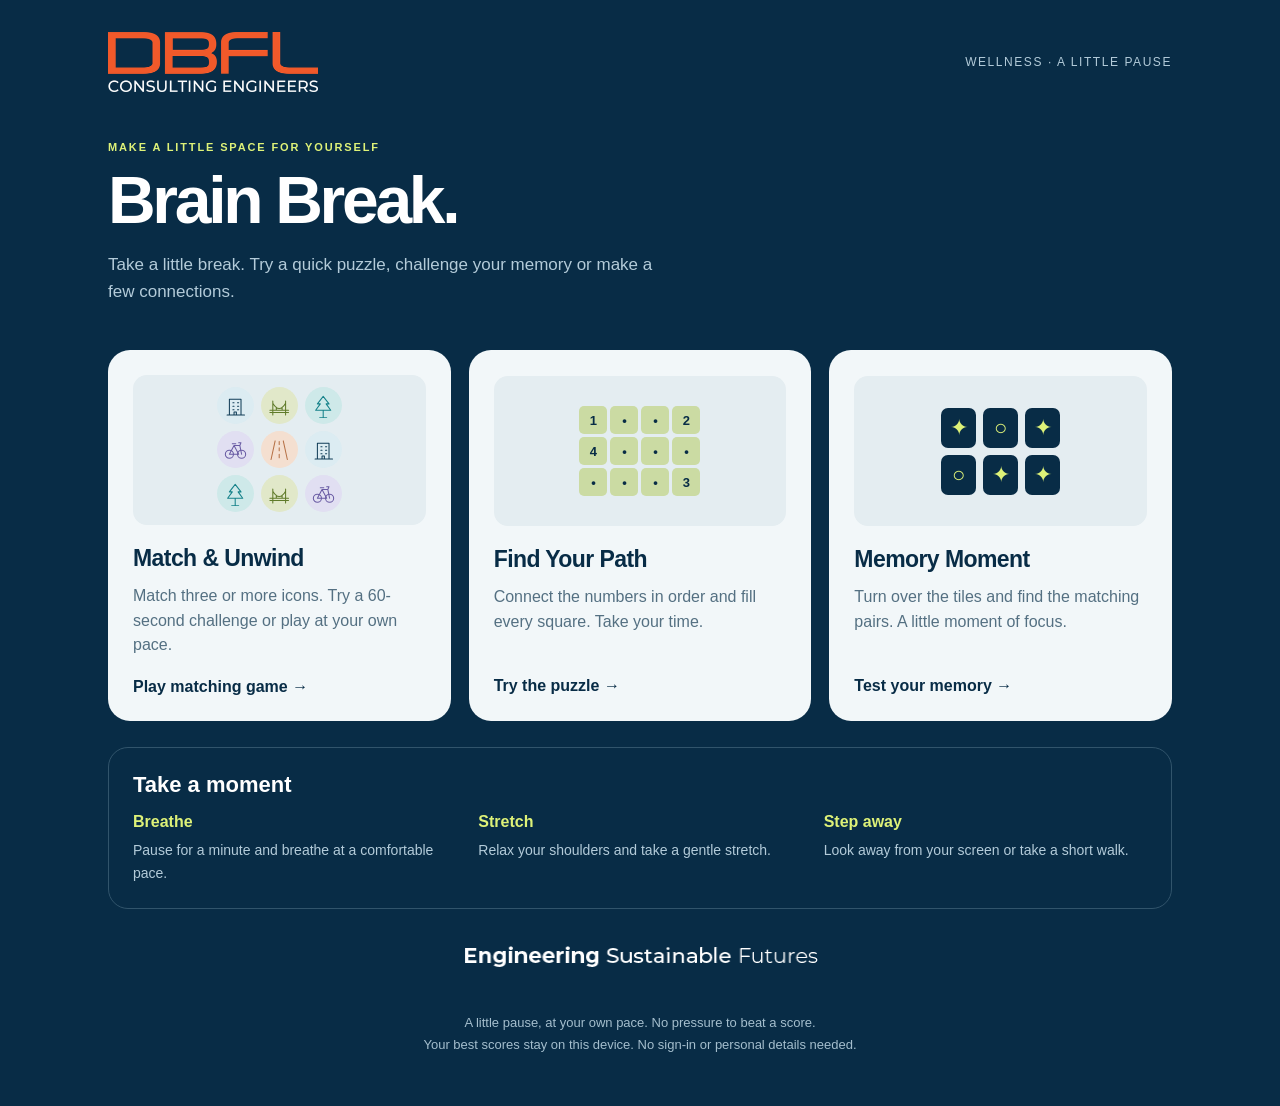
==== index.html @ 32620ccd "Build three branded staff Brain Break games with offline assets and Vercel setup" ====
<!doctype html><html lang="en"><head><meta charset="utf-8"><meta name="viewport" content="width=device-width,initial-scale=1"><meta name="description" content="Three gentle DBFL Brain Break games: matching, number paths and memory pairs."><title>DBFL · Brain Break</title><style>:root{--navy:#082c46;--lime:#def278;--paper:#f2f7f9;--muted:#547082;--line:#d8e5eb}*{box-sizing:border-box}body{margin:0;background:var(--navy);color:var(--navy);font-family:Arial,Helvetica,sans-serif}button,select{font:inherit}button{cursor:pointer}button:focus-visible,select:focus-visible,a:focus-visible{outline:3px solid #d79728;outline-offset:4px}button:disabled{cursor:default;opacity:.5}.shell{max-width:1120px;margin:auto;padding:32px 28px 50px}.brand{display:flex;justify-content:space-between;align-items:center;color:#b3cbd9;letter-spacing:.13em;font-size:12px}.brand strong{font-size:24px;color:white;letter-spacing:.08em}.hero{padding:45px 0 28px;position:relative}.eyebrow{text-transform:uppercase;letter-spacing:.17em;font-size:11px;font-weight:bold;color:var(--muted)}.hero .eyebrow{color:var(--lime)}h1{font-size:clamp(38px,6vw,66px);line-height:1;margin:12px 0 18px;color:white;letter-spacing:-.05em}.hero p{color:#b3cbd9;line-height:1.6;font-size:17px;max-width:570px}.cards{display:grid;grid-template-columns:repeat(3,1fr);gap:18px}.card{border:0;text-align:left;background:var(--paper);color:var(--navy);border-radius:22px;padding:25px;transition:transform .2s}.card:hover{transform:translateY(-4px)}.card h2{font-size:23px;margin:20px 0 12px;letter-spacing:-.025em}.card p{color:var(--muted);line-height:1.55;min-height:72px;margin:0 0 20px}.art{height:150px;display:flex;align-items:center;justify-content:center;background:#e4edf1;border-radius:14px;overflow:hidden}.mini-icons{display:grid;grid-template-columns:repeat(3,1fr);gap:7px;width:125px}.token{background:var(--bg);color:var(--fg);border-radius:50%;display:flex;align-items:center;justify-content:center}.token svg{width:66%;height:66%;fill:none;stroke:currentColor;stroke-width:1.8;stroke-linecap:round;stroke-linejoin:round}.mini-icons .token{width:37px;height:37px}.mini-path{display:grid;grid-template-columns:repeat(4,28px);gap:3px}.mini-path span{height:28px;background:#cbdba3;border-radius:5px;display:grid;place-items:center;font-weight:bold;font-size:13px}.mini-memory{display:grid;grid-template-columns:repeat(3,35px);gap:7px}.mini-memory span{height:40px;background:var(--navy);color:var(--lime);display:grid;place-items:center;border-radius:7px;font-size:22px}.cta{font-weight:bold}.footer{color:#a4becd;text-align:center;font-size:13px;margin-top:28px;line-height:1.7}.wellness{margin-top:26px;padding:24px;border:1px solid #31546b;border-radius:20px;color:white}.wellness h2{margin:0 0 15px;font-size:22px}.wellness-grid{display:grid;grid-template-columns:repeat(3,1fr);gap:22px}.wellness strong{color:var(--lime)}.wellness p{font-size:14px;line-height:1.6;color:#b3cbd9;margin:8px 0 0}.game{background:var(--paper);border-radius:24px;margin-top:28px;padding:28px;max-width:760px;margin-left:auto;margin-right:auto}.game-head{display:flex;justify-content:space-between;gap:16px;align-items:center;flex-wrap:wrap}.game h2{margin:8px 0;font-size:30px;letter-spacing:-.035em}.quiet{background:#e1ebef;color:var(--navy);border:0;border-radius:30px;padding:10px 16px;font-size:13px}.instructions{color:var(--muted);line-height:1.65;font-size:15px}.controls{display:flex;align-items:center;gap:10px;flex-wrap:wrap;margin:16px 0}.controls label{font-size:13px;color:var(--muted)}select{border:1px solid var(--line);background:white;border-radius:8px;padding:9px;color:var(--navy)}.primary{background:var(--lime);border:0;color:var(--navy);border-radius:12px;padding:12px 22px;font-weight:bold}.stats{display:grid;grid-template-columns:repeat(3,1fr);gap:10px;margin:18px 0}.stat{padding:13px;background:white;border:1px solid var(--line);border-radius:13px}.stat span{display:block;text-transform:uppercase;color:var(--muted);font-size:10px;letter-spacing:.12em}.stat strong{font-size:24px;display:block;margin-top:5px}.board{max-width:480px;margin:22px auto;position:relative}.match-board{display:grid;grid-template-columns:repeat(5,minmax(0,1fr));gap:9px;touch-action:none}.match-tile{border:0;aspect-ratio:1;min-width:0;transition:transform .18s,opacity .18s}.match-tile.selected{outline:3px solid var(--navy);outline-offset:2px;transform:scale(.93)}.match-tile.clearing{transform:scale(.15);opacity:0}.match-board.flash{animation:flash .25s}.popup{position:absolute;pointer-events:none;left:50%;top:40%;background:var(--navy);color:var(--lime);padding:10px 20px;border-radius:40px;font-size:26px;font-weight:bold;animation:float .65s forwards;z-index:3}.path-board{display:grid;grid-template-columns:repeat(var(--size),minmax(0,1fr));grid-template-rows:repeat(var(--size),minmax(0,1fr));aspect-ratio:1;gap:5px;touch-action:none}.path-tile{min-height:0;min-width:0;border:1px solid #cfdee5;background:white;border-radius:9px;position:relative;padding:0;display:grid;place-items:center}.path-tile.traced{background:var(--lime);border-color:#bfce69}.path-tile.end{box-shadow:inset 0 0 0 3px var(--navy)}.checkpoint{border-radius:50%;width:62%;aspect-ratio:1;display:grid;place-items:center;background:var(--navy);color:white;font-weight:bold;font-size:clamp(12px,3vw,22px);z-index:2}.path-tile.traced .checkpoint{background:var(--navy)}.path-tile.traced:after{content:'';width:13%;height:13%;border-radius:50%;background:#809145}.path-tile.traced:has(.checkpoint):after{display:none}.memory-board{display:grid;grid-template-columns:repeat(4,minmax(0,1fr));gap:10px}.memory-tile{border:0;aspect-ratio:1;min-width:0;border-radius:16px;background:var(--navy);color:var(--lime);padding:0;display:grid;place-items:center;font-size:30px;transition:transform .2s}.memory-tile.open{background:var(--bg);color:var(--fg)}.memory-tile svg{width:64%;height:64%;stroke:currentColor;fill:none;stroke-width:1.8;stroke-linecap:round;stroke-linejoin:round}.memory-tile.matched{background:#dce8ce;color:#57752d;box-shadow:inset 0 0 0 2px #b9cf9d}.status{text-align:center;line-height:1.5;color:var(--muted);min-height:46px;font-size:14px;margin:14px 0}.result{background:#e6edcd;color:var(--navy);padding:18px;border-radius:15px;text-align:center;margin:18px 0}.result h3{margin:0 0 8px;font-size:25px}.result p{margin:5px 0;line-height:1.5}.game-actions{display:flex;gap:10px;justify-content:center;flex-wrap:wrap}.hidden,[hidden]{display:none!important}@keyframes float{from{transform:translate(-50%,0);opacity:1}to{transform:translate(-50%,-80px);opacity:0}}@keyframes flash{50%{transform:translateX(5px)}}@media(max-width:720px){.cards{grid-template-columns:1fr}.card{display:grid;grid-template-columns:115px 1fr;column-gap:20px;padding:18px}.art{grid-row:1/5;height:145px}.card h2{margin:6px 0 8px;font-size:22px}.card p{min-height:0;font-size:14px;margin:0 0 12px}.mini-icons{transform:scale(.8)}.shell{padding:22px 16px 36px}.hero{padding-top:32px}.game{padding:19px 16px}.game h2{font-size:26px}.wellness-grid{grid-template-columns:1fr;gap:16px}.stats{gap:6px}.stat{padding:10px}.stat strong{font-size:21px}.match-board{gap:7px}.path-board{gap:3px}.memory-board{gap:8px}.brand{font-size:10px}.brand strong{font-size:20px}}@media(prefers-reduced-motion:reduce){*,*:before,*:after{animation:none!important;transition:none!important}.popup{opacity:1}}

.dbfl-logo{width:210px;height:auto;display:block}.esf-slogan{width:min(355px,85%);height:auto;display:block;margin:36px auto 20px}@media(max-width:720px){.dbfl-logo{width:150px}.brand{gap:24px}.brand span{max-width:115px;text-align:right;line-height:1.6}}
</style></head><body><main class="shell"><div class="brand"><img class="dbfl-logo" src="[data-uri]" alt="DBFL Consulting Engineers" width="210" height="60"><span>WELLNESS · A LITTLE PAUSE</span></div><section id="home"><header class="hero"><span class="eyebrow">Make a little space for yourself</span><h1>Brain Break.</h1><p>Take a little break. Try a quick puzzle, challenge your memory or make a few connections.</p></header><div class="cards"><button type="button" class="card" data-game="match"><div class="art" id="match-art" aria-hidden="true"></div><h2>Match &amp; Unwind</h2><p>Match three or more icons. Try a 60-second challenge or play at your own pace.</p><span class="cta">Play matching game →</span></button><button type="button" class="card" data-game="path"><div class="art" aria-hidden="true"><div class="mini-path"><span>1</span><span>•</span><span>•</span><span>2</span><span>4</span><span>•</span><span>•</span><span>•</span><span>•</span><span>•</span><span>•</span><span>3</span></div></div><h2>Find Your Path</h2><p>Connect the numbers in order and fill every square. Take your time.</p><span class="cta">Try the puzzle →</span></button><button type="button" class="card" data-game="memory"><div class="art" aria-hidden="true"><div class="mini-memory"><span>✦</span><span>○</span><span>✦</span><span>○</span><span>✦</span><span>✦</span></div></div><h2>Memory Moment</h2><p>Turn over the tiles and find the matching pairs. A little moment of focus.</p><span class="cta">Test your memory →</span></button></div><aside class="wellness"><h2>Take a moment</h2><div class="wellness-grid"><div><strong>Breathe</strong><p>Pause for a minute and breathe at a comfortable pace.</p></div><div><strong>Stretch</strong><p>Relax your shoulders and take a gentle stretch.</p></div><div><strong>Step away</strong><p>Look away from your screen or take a short walk.</p></div></div></aside></section><section id="game" class="game" hidden tabindex="-1" aria-labelledby="title"><div class="game-head"><div><span id="tag" class="eyebrow"></span><h2 id="title"></h2></div><button type="button" class="quiet" id="back">← All games</button></div><p class="instructions" id="instructions"></p><div class="controls" id="settings"></div><div class="stats" id="stats"></div><div class="game-actions"><button type="button" class="primary" id="start">Start →</button><button type="button" class="quiet" id="restart">Start again</button><button type="button" class="quiet" id="undo">Undo</button><button type="button" class="quiet" id="hint">Hint</button></div><div id="board" class="board" aria-label="Game board"></div><p class="status" id="status" role="status"></p><div class="result" id="result" role="status" hidden></div></section><footer class="footer"><img class="esf-slogan" src="[data-uri]" alt="Engineering Sustainable Futures" width="355" height="20"><br>A little pause, at your own pace. No pressure to beat a score.<br>Your best scores stay on this device. No sign-in or personal details needed.</footer></main><script>(function(root){
 'use strict';
 const adjacent=(a,b,cols)=>Math.abs(a%cols-b%cols)+Math.abs(Math.floor(a/cols)-Math.floor(b/cols))===1;
 function matches(board,cols=5){const found=new Set();for(let i=0;i<board.length;i++){if(board[i]<0)continue;for(const stride of [1,cols]){const run=[i];for(let j=i+stride;j<board.length&&board[j]===board[i]&&(stride!==1||Math.floor(j/cols)===Math.floor(i/cols));j+=stride)run.push(j);if(run.length>=3)run.forEach(x=>found.add(x));}}return [...found];}
 function canMove(board,cols=5){for(let i=0;i<board.length;i++)for(const j of [i+1,i+cols]){if(j>=board.length||!adjacent(i,j,cols))continue;const copy=board.slice();[copy[i],copy[j]]=[copy[j],copy[i]];if(matches(copy,cols).length)return true;}return false;}
 function newBoard(random=Math.random,cols=5,rows=6){for(let attempt=0;attempt<1000;attempt++){const b=[];for(let i=0;i<cols*rows;i++){const choices=[0,1,2,3,4].filter(v=>!(i%cols>=2&&b[i-1]===v&&b[i-2]===v)&&!(i>=cols*2&&b[i-cols]===v&&b[i-cols*2]===v));b.push(choices[Math.floor(random()*choices.length)]);}if(canMove(b,cols))return b;}throw Error('Could not generate board');}
 function refill(board,cleared,random=Math.random,cols=5){const out=board.slice(),set=new Set(cleared),rows=board.length/cols;for(let col=0;col<cols;col++){const remaining=[];for(let row=0;row<rows;row++){const i=row*cols+col;if(!set.has(i))remaining.push(board[i]);}while(remaining.length<rows)remaining.unshift(Math.floor(random()*5));for(let row=0;row<rows;row++)out[row*cols+col]=remaining[row];}return out;}
 function shuffle(items,random=Math.random){const a=items.slice();for(let i=a.length-1;i>0;i--){const j=Math.floor(random()*(i+1));[a[i],a[j]]=[a[j],a[i]];}return a;}
 const api={adjacent,matches,canMove,newBoard,refill,shuffle};if(typeof module!=='undefined'&&module.exports)module.exports=api;else root.BrainEngine=api;
})(typeof globalThis!=='undefined'?globalThis:this);
</script><script>(function(root){
  'use strict';
  function adjacent(a,b,size){return Math.abs(a%size-b%size)+Math.abs(Math.floor(a/size)-Math.floor(b/size))===1;}
  function rng(seed){let value=2166136261;for(const ch of String(seed)){value^=ch.charCodeAt(0);value=Math.imul(value,16777619);}return ()=>{value+=0x6D2B79F5;let t=value;t=Math.imul(t^t>>>15,t|1);t^=t+Math.imul(t^t>>>7,t|61);return ((t^t>>>14)>>>0)/4294967296;};}
  function createPuzzle(seed,size=5){
    if(![5,6,7].includes(size))throw new Error('Unsupported board size');
    const random=rng(seed);let solution=[];
    for(let row=0;row<size;row++)for(let col=0;col<size;col++)solution.push(row*size+(row%2?size-1-col:col));
    // Backbite moves reshape a complete path without losing any grid cells.
    for(let step=0;step<size*size*45;step++){
      const head=random()<.5,end=head?solution[0]:solution[solution.length-1];
      const candidates=solution.map((cell,index)=>({cell,index})).filter(({cell,index})=>adjacent(end,cell,size)&&(head?index>1:index<solution.length-2));
      if(!candidates.length)continue;
      const j=candidates[Math.floor(random()*candidates.length)].index;
      solution=head?solution.slice(0,j).reverse().concat(solution.slice(j)):solution.slice(0,j+1).concat(solution.slice(j+1).reverse());
    }
    const count=size===5?7:size===6?9:11,checkpoints=[];
    for(let number=1;number<=count;number++)checkpoints.push({number,cell:solution[Math.round((number-1)*(solution.length-1)/(count-1))]});
    return {seed:String(seed),size,solution,checkpoints,lookup:Object.fromEntries(checkpoints.map(p=>[p.cell,p.number]))};
  }
  function extendPath(puzzle,path,cell){
    const {size,checkpoints,lookup}=puzzle;
    if(!Number.isInteger(cell)||cell<0||cell>=size*size)return {path,error:'Choose a square inside the grid.'};
    if(!path.length){return cell===checkpoints[0].cell?{path:[cell],error:''}:{path,error:'Start at checkpoint 1.'};}
    const previous=path.indexOf(cell);
    if(previous>=0)return {path:path.slice(0,previous+1),error:''};
    if(!adjacent(path[path.length-1],cell,size))return {path,error:'Move one square up, down, left or right.'};
    const next=path.reduce((number,item)=>lookup[item]?lookup[item]+1:number,1);
    if(lookup[cell]&&lookup[cell]!==next)return {path,error:'Connect checkpoint '+next+' next.'};
    if(lookup[cell]===checkpoints.length&&path.length!==size*size-1)return {path,error:'Fill every square before reaching the final checkpoint.'};
    const updated=path.concat(cell);return {path:updated,error:'',won:updated.length===size*size&&cell===checkpoints[checkpoints.length-1].cell};
  }
  const api={adjacent,createPuzzle,extendPath};if(typeof module!=='undefined'&&module.exports)module.exports=api;else root.ConnectEngine=api;
})(typeof globalThis!=='undefined'?globalThis:this);
</script><script>'use strict';
const $=id=>document.getElementById(id), E=BrainEngine, P=ConnectEngine;
const colours=[['#dcecf2','#123e58'],['#e1e8c9','#607b2a'],['#e1dff2','#6a5ca4'],['#f4dfd0','#b67146'],['#cee9e9','#15828a'],['#f5e9c5','#9e7822'],['#e7dfef','#81638e'],['#d8e7db','#3e775c']];
const extra=[['Sun','<circle cx="20" cy="20" r="7"/><path d="M20 3v5m0 24v5M3 20h5m24 0h5M8 8l4 4m16 16 4 4M8 32l4-4m16-16 4-4"/>'],['Wave','<path d="M4 12c5-8 9 8 16 0s11 8 16 0M4 21c5-8 9 8 16 0s11 8 16 0M4 30c5-8 9 8 16 0s11 8 16 0"/>'],['Cup','<path d="M7 15h22v13a8 8 0 0 1-8 8h-6a8 8 0 0 1-8-8ZM29 17h3a5 5 0 0 1 0 10h-3M12 5v5m7-5v5m7-5v5"/>']];
const icons=[["Building","<path d=\"M10 36V9h20v27M6 36h30M16 15h2m6 0h2m-10 6h2m6 0h2m-10 6h2m6 0h2M18 36v-5h4v5\"/>"],["Bridge","<path d=\"M4 28h32M9 12v24m22-24v24M9 16c7 12 15 12 22 0M15 23v5m10-5v5M4 32h32\"/>"],["Bicycle","<circle cx=\"10\" cy=\"28\" r=\"7\"/><circle cx=\"31\" cy=\"28\" r=\"7\"/><path d=\"m10 28 8-15 8 15H10m8-15h10l3 15M15 10h6m5-2h4l-2 5\"/>"],["Road","<path d=\"m13 5-7 32m21-32 7 32M20 6v5m0 6v5m0 6v6\"/>"],["Tree","<path d=\"m20 4-10 13h5L7 28h26l-8-11h5L20 4Zm0 24v13m-6 0h12\"/>"]]
.concat(extra),svg=v=>'<svg aria-hidden="true" viewBox="0 0 40 42">'+icons[v][1]+'</svg>',tone=v=>'--bg:'+colours[v][0]+';--fg:'+colours[v][1];
let mode='',generation=0,timer=null,timers=new Set(),match=null,path=null,memory=null;
function later(ms){return new Promise(resolve=>{const id=setTimeout(()=>{timers.delete(id);resolve();},ms);timers.add(id);});}
function best(key,value,lower=false){try{const previous=Number(localStorage.getItem('dbfl-brain-'+key));if(value!==undefined&&(!previous||(lower?value<previous:value>previous)))localStorage.setItem('dbfl-brain-'+key,value);return Number(localStorage.getItem('dbfl-brain-'+key))||0;}catch{return 0;}}
const clock=n=>Math.floor(n/60)+':'+String(n%60).padStart(2,'0');
function stop(){generation++;clearInterval(timer);timer=null;/* stale async work exits via generation guards */}
function result(title,body){$('result').hidden=false;$('result').innerHTML='<h3>'+title+'</h3><p>'+body+'</p>';}
function status(text){$('status').textContent=text;}
function stats(a,b,c){$('stats').innerHTML=[a,b,c].map(([label,value])=>'<div class="stat"><span>'+label+'</span><strong>'+value+'</strong></div>').join('');}
function game(which){stop();mode=which;$('home').hidden=true;$('game').hidden=false;$('result').hidden=true;$('hint').hidden=which!=='path';$('undo').hidden=which!=='path';$('restart').textContent='Start again';$('board').className='board';
 const config={match:['MATCH & UNWIND','Match & Unwind','Swap neighbouring icons to make a row or column of three or more. Tap two icons or swipe an icon.','<label for="matchMode">Play mode</label><select id="matchMode"><option value="timed">60-second challenge</option><option value="calm">Untimed play</option></select>'],path:['FIND YOUR PATH','Find Your Path','Start at 1. Connect the numbers in order using every square once. Move up, down, left or right. Tap squares or drag; retrace to undo.','<label for="difficulty">Grid</label><select id="difficulty"><option value="5">Gentle · 5 × 5</option><option value="6">Medium · 6 × 6</option><option value="7">Tricky · 7 × 7</option></select>'],memory:['MEMORY MOMENT','Memory Moment','Turn over two tiles at a time. Find all eight matching pairs. There’s no time limit.','<span>Eight pairs · take your time</span>']}[which];
 $('tag').textContent=config[0];$('title').textContent=config[1];$('instructions').textContent=config[2];$('settings').innerHTML=config[3];$('start').hidden=false;$('restart').hidden=true;$('hint').disabled=true;$('undo').disabled=true;
 if(which==='match'){$('matchMode').onchange=()=>prepareMatch();prepareMatch();}else if(which==='path'){$('difficulty').onchange=()=>preparePath();preparePath();}else prepareMemory();$('game').focus();
}
function home(){stop();mode='';$('home').hidden=false;$('game').hidden=true;document.querySelector('[data-game="match"]').focus();}
function start(){if(mode==='match')startMatch();if(mode==='path')startPath();if(mode==='memory')startMemory();$('start').hidden=true;$('restart').hidden=false;}
function restart(){const which=mode;stop();$('result').hidden=true;if(which==='match'){prepareMatch();startMatch();}else if(which==='path'){preparePath();startPath();}else{prepareMemory();startMemory();}$('start').hidden=true;$('restart').hidden=false;}
function prepareMatch(){stop();match={board:E.newBoard(),score:0,left:60,active:false,busy:false,selected:-1,timed:$('matchMode').value==='timed',ending:false};drawMatch();matchStats();status('Ready when you are. Press Start to play.');$('start').hidden=false;$('restart').hidden=true;$('result').hidden=true;}
function matchStats(){stats(['Time',match.timed?match.left+' s':'No limit'],['Points',match.score],['Your best',best(match.timed?'match-timed':'match-calm')]);}
function startMatch(){match.active=true;drawMatch();status('Choose two neighbouring icons to swap.');if(match.timed){const began=Date.now();timer=setInterval(()=>{match.left=Math.max(0,60-Math.floor((Date.now()-began)/1000));matchStats();if(!match.left){clearInterval(timer);match.active=false;match.ending=true;if(!match.busy)endMatch();}},150);}}
function endMatch(){match.active=false;best(match.timed?'match-timed':'match-calm',match.score);matchStats();drawMatch();status('Take a breath. Try again whenever you like.');result('Nicely connected!',match.score+' points in 60 seconds. Every little break counts.');}
function drawMatch(){const host=$('board');host.className='board match-board';host.innerHTML=match.board.map((v,i)=>'<button type="button" class="token match-tile'+(i===match.selected?' selected':'')+'" style="'+tone(v)+'" aria-label="'+icons[v][0]+', row '+(Math.floor(i/5)+1)+', column '+(i%5+1)+'" '+(!match.active||match.busy?'disabled':'')+' data-cell="'+i+'">'+svg(v)+'</button>').join('');host.querySelectorAll('button').forEach(b=>b.onclick=()=>selectMatch(Number(b.dataset.cell)));}
async function selectMatch(i){if(!match.active||match.busy)return;if(match.selected<0){match.selected=i;drawMatch();return;}const a=match.selected;match.selected=-1;if(a===i){drawMatch();return;}if(!E.adjacent(a,i,5)){match.selected=i;drawMatch();return;}await swapMatch(a,i);}
async function swapMatch(a,b){if(!match.active||match.busy)return;const run=generation;match.busy=true;match.selected=-1;[match.board[a],match.board[b]]=[match.board[b],match.board[a]];drawMatch();await later(180);if(run!==generation)return;let cleared=E.matches(match.board);if(!cleared.length){[match.board[a],match.board[b]]=[match.board[b],match.board[a]];status('That swap doesn’t make a match. Try another pair.');match.busy=false;drawMatch();if(match.ending)endMatch();return;}
 let chain=0;while(cleared.length&&chain<30){chain++;const points=cleared.length*10*chain;match.score+=points;matchStats();status(chain>1?'A chain reaction! +'+points+' points.':'Match made! +'+points+' points.');cleared.forEach(i=>$('board').querySelector('[data-cell="'+i+'"]').classList.add('clearing'));const bubble=document.createElement('div');bubble.className='popup';bubble.textContent='+'+points;$('board').append(bubble);await later(350);if(run!==generation)return;match.board=E.refill(match.board,cleared);drawMatch();await later(180);if(run!==generation)return;cleared=E.matches(match.board);}
 if(cleared.length||!E.canMove(match.board)){match.board=E.newBoard();status('Fresh icons! The board has been reshuffled.');}match.busy=false;best(match.timed?'match-timed':'match-calm',match.score);drawMatch();if(match.ending)endMatch();else matchStats();
}
let swipe=null;
$('board').addEventListener('pointerdown',e=>{if(mode==='match'&&match.active&&!match.busy){const b=e.target.closest('[data-cell]');if(b)swipe={i:Number(b.dataset.cell),x:e.clientX,y:e.clientY};}if(mode==='path'&&path.active){const b=e.target.closest('[data-cell]');if(b){path.drag=true;movePath(Number(b.dataset.cell));}}});
$('board').addEventListener('pointermove',e=>{if(mode==='path'&&path.active&&path.drag){e.preventDefault();const b=document.elementFromPoint(e.clientX,e.clientY)?.closest('.path-tile');if(b)movePath(Number(b.dataset.cell));}});
document.addEventListener('pointerup',e=>{if(mode==='path'&&path)path.drag=false;if(mode==='match'&&swipe){const s=swipe;swipe=null;const dx=e.clientX-s.x,dy=e.clientY-s.y;if(Math.max(Math.abs(dx),Math.abs(dy))>22){const target=s.i+(Math.abs(dx)>Math.abs(dy)?(dx>0?1:-1):(dy>0?5:-5));if(target>=0&&target<30&&E.adjacent(s.i,target,5)){e.preventDefault();suppressClick=Date.now()+350;swapMatch(s.i,target);}}}});
let suppressClick=0;$('board').addEventListener('click',e=>{if(mode==='match'&&Date.now()<suppressClick){e.stopImmediatePropagation();e.preventDefault();}},true);
document.addEventListener('pointercancel',()=>{swipe=null;if(path)path.drag=false;});
let puzzleSerial=0;
function preparePath(){stop();const size=Number($('difficulty').value);path={puzzle:P.createPuzzle('DBFL-wellness-'+size+'-'+Date.now()+'-'+puzzleSerial++,size),cells:[],active:false,hints:0,drag:false};drawPath();pathStats();status('Press Start, then choose checkpoint 1.');$('start').hidden=false;$('restart').hidden=true;$('result').hidden=true;$('hint').disabled=true;$('undo').disabled=true;}
function pathStats(){stats(['Squares',path.cells.length+' / '+path.puzzle.size**2],['Next number',Math.min(path.puzzle.checkpoints.length,path.cells.reduce((n,i)=>path.puzzle.lookup[i]?path.puzzle.lookup[i]+1:n,1))],['Hints',path.hints]);}
function startPath(){path.active=true;drawPath();$('hint').disabled=false;status('Start at 1. Tap or drag through neighbouring squares.');}
function drawPath(){const host=$('board'),size=path.puzzle.size;host.className='board path-board';host.style.setProperty('--size',size);host.innerHTML=Array.from({length:size*size},(_,i)=>{const n=path.puzzle.lookup[i];return '<button type="button" class="path-tile'+(path.cells.includes(i)?' traced':'')+(i===path.cells.at(-1)?' end':'')+'" data-cell="'+i+'" aria-label="Row '+(Math.floor(i/size)+1)+', column '+(i%size+1)+(n?', checkpoint '+n:'')+(path.cells.includes(i)?', on your path':'')+'" '+(!path.active?'disabled':'')+'>'+(n?'<span class="checkpoint">'+n+'</span>':'')+'</button>';}).join('');host.querySelectorAll('button').forEach(b=>b.onclick=()=>movePath(Number(b.dataset.cell)));$('undo').disabled=!path.active||!path.cells.length;}
function movePath(i){if(!path.active||i===path.cells.at(-1))return;const r=P.extendPath(path.puzzle,path.cells,i);if(r.error){status(r.error);return;}path.cells=r.path;drawPath();pathStats();status('Keep connecting. Retrace any part of your path to undo it.');if(r.won){path.active=false;path.drag=false;drawPath();$('hint').disabled=true;$('undo').disabled=true;result('You found your path!',path.puzzle.size**2+' squares connected'+(path.hints?' with '+path.hints+' hint'+(path.hints===1?'':'s'):'')+'. Take a moment to enjoy it.');status('Try another puzzle whenever you’re ready.');}}
function hint(){if(mode!=='path'||!path.active)return;const solution=path.puzzle.solution;let common=0;while(common<path.cells.length&&path.cells[common]===solution[common])common++;path.hints++;if(common<path.cells.length){path.cells=path.cells.slice(0,common);drawPath();pathStats();status('Your path was trimmed back to a route we know can finish. Press Hint again for the next square.');}else{movePath(solution[path.cells.length]);pathStats();if(path.active)status('One helpful step. You can continue from here.');}}
function prepareMemory(){stop();memory={deck:E.shuffle([...Array(8).keys(),...Array(8).keys()]),open:[],matched:new Set(),moves:0,active:false,busy:false};drawMemory();memoryStats();status('Press Start to reveal the tiles.');$('start').hidden=false;$('restart').hidden=true;$('result').hidden=true;}
function memoryStats(){stats(['Pairs',memory.matched.size/2+' / 8'],['Turns',memory.moves],['Fewest turns',best('memory',undefined,true)||'—']);}
function startMemory(){memory.active=true;drawMemory();status('Choose two tiles. Find the matching pair.');}
function drawMemory(){const host=$('board');host.className='board memory-board';host.innerHTML=memory.deck.map((v,i)=>{const open=memory.open.includes(i)||memory.matched.has(i);return '<button type="button" class="memory-tile'+(open?' open':'')+(memory.matched.has(i)?' matched':'')+'" style="'+tone(v)+'" data-cell="'+i+'" aria-label="Tile '+(i+1)+(open?', '+icons[v][0]:', face down')+(memory.matched.has(i)?', matched':'')+'" '+(!memory.active||memory.busy||open?'disabled':'')+'>'+(open?svg(v):'<span aria-hidden="true">✦</span>')+'</button>';}).join('');host.querySelectorAll('button').forEach(b=>b.onclick=()=>flip(Number(b.dataset.cell)));}
async function flip(i){if(!memory.active||memory.busy||memory.open.includes(i)||memory.matched.has(i))return;memory.open.push(i);drawMemory();if(memory.open.length<2)return;memory.moves++;memory.busy=true;memoryStats();drawMemory();const run=generation;await later(750);if(run!==generation)return;const [a,b]=memory.open;if(memory.deck[a]===memory.deck[b]){memory.matched.add(a);memory.matched.add(b);status('A pair found!');}else status('Remember those icons and try another pair.');memory.open=[];memory.busy=false;if(memory.matched.size===16){memory.active=false;best('memory',memory.moves,true);result('All pairs found!',memory.moves+' turns. A little focus, a little fun.');status('Try again for a fresh set of tiles.');}drawMemory();memoryStats();}
$('board').addEventListener('keydown',e=>{const b=e.target.closest('[data-cell]');if(!b)return;const cols=mode==='match'?5:mode==='path'?path.puzzle.size:4;const delta={ArrowLeft:-1,ArrowRight:1,ArrowUp:-cols,ArrowDown:cols}[e.key];if(delta!==undefined){e.preventDefault();const i=Number(b.dataset.cell),next=i+delta;if(next<0||!E.adjacent(i,next,cols))return;$('board').querySelector('[data-cell="'+next+'"]')?.focus();}});
document.querySelectorAll('[data-game]').forEach(b=>b.onclick=()=>game(b.dataset.game));$('back').onclick=home;$('start').onclick=start;$('restart').onclick=restart;$('hint').onclick=hint;$('undo').onclick=()=>{if(path?.active){path.cells.pop();drawPath();pathStats();status('One step undone.');}};
$('match-art').innerHTML='<div class="mini-icons">'+[0,1,4,2,3,0,4,1,2].map(v=>'<span class="token" style="'+tone(v)+'">'+svg(v)+'</span>').join('')+'</div>';
const entry=location.hash.slice(1);if(['match','path','memory'].includes(entry))game(entry);
</script></body></html>
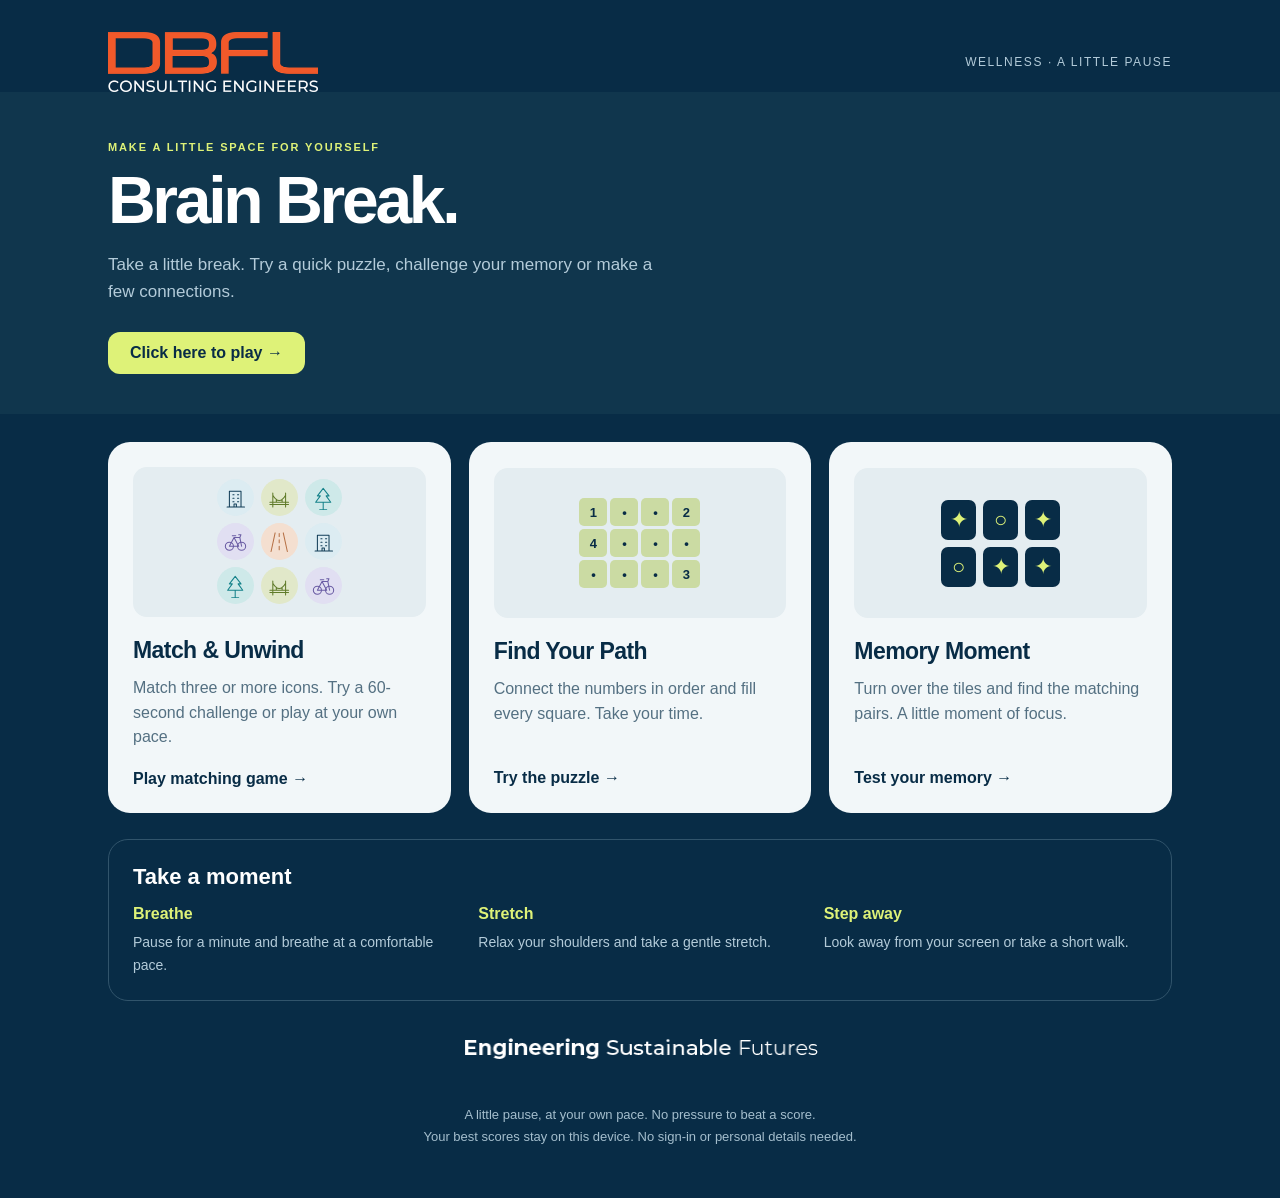
==== commit 69f5c09b: "Add full-width play header, path times and result copying; document private staff leaderboards" ====
--- a/index.html
+++ b/index.html
@@ -1,7 +1,9 @@
 <!doctype html><html lang="en"><head><meta charset="utf-8"><meta name="viewport" content="width=device-width,initial-scale=1"><meta name="description" content="Three gentle DBFL Brain Break games: matching, number paths and memory pairs."><title>DBFL · Brain Break</title><style>:root{--navy:#082c46;--lime:#def278;--paper:#f2f7f9;--muted:#547082;--line:#d8e5eb}*{box-sizing:border-box}body{margin:0;background:var(--navy);color:var(--navy);font-family:Arial,Helvetica,sans-serif}button,select{font:inherit}button{cursor:pointer}button:focus-visible,select:focus-visible,a:focus-visible{outline:3px solid #d79728;outline-offset:4px}button:disabled{cursor:default;opacity:.5}.shell{max-width:1120px;margin:auto;padding:32px 28px 50px}.brand{display:flex;justify-content:space-between;align-items:center;color:#b3cbd9;letter-spacing:.13em;font-size:12px}.brand strong{font-size:24px;color:white;letter-spacing:.08em}.hero{padding:45px 0 28px;position:relative}.eyebrow{text-transform:uppercase;letter-spacing:.17em;font-size:11px;font-weight:bold;color:var(--muted)}.hero .eyebrow{color:var(--lime)}h1{font-size:clamp(38px,6vw,66px);line-height:1;margin:12px 0 18px;color:white;letter-spacing:-.05em}.hero p{color:#b3cbd9;line-height:1.6;font-size:17px;max-width:570px}.cards{display:grid;grid-template-columns:repeat(3,1fr);gap:18px}.card{border:0;text-align:left;background:var(--paper);color:var(--navy);border-radius:22px;padding:25px;transition:transform .2s}.card:hover{transform:translateY(-4px)}.card h2{font-size:23px;margin:20px 0 12px;letter-spacing:-.025em}.card p{color:var(--muted);line-height:1.55;min-height:72px;margin:0 0 20px}.art{height:150px;display:flex;align-items:center;justify-content:center;background:#e4edf1;border-radius:14px;overflow:hidden}.mini-icons{display:grid;grid-template-columns:repeat(3,1fr);gap:7px;width:125px}.token{background:var(--bg);color:var(--fg);border-radius:50%;display:flex;align-items:center;justify-content:center}.token svg{width:66%;height:66%;fill:none;stroke:currentColor;stroke-width:1.8;stroke-linecap:round;stroke-linejoin:round}.mini-icons .token{width:37px;height:37px}.mini-path{display:grid;grid-template-columns:repeat(4,28px);gap:3px}.mini-path span{height:28px;background:#cbdba3;border-radius:5px;display:grid;place-items:center;font-weight:bold;font-size:13px}.mini-memory{display:grid;grid-template-columns:repeat(3,35px);gap:7px}.mini-memory span{height:40px;background:var(--navy);color:var(--lime);display:grid;place-items:center;border-radius:7px;font-size:22px}.cta{font-weight:bold}.footer{color:#a4becd;text-align:center;font-size:13px;margin-top:28px;line-height:1.7}.wellness{margin-top:26px;padding:24px;border:1px solid #31546b;border-radius:20px;color:white}.wellness h2{margin:0 0 15px;font-size:22px}.wellness-grid{display:grid;grid-template-columns:repeat(3,1fr);gap:22px}.wellness strong{color:var(--lime)}.wellness p{font-size:14px;line-height:1.6;color:#b3cbd9;margin:8px 0 0}.game{background:var(--paper);border-radius:24px;margin-top:28px;padding:28px;max-width:760px;margin-left:auto;margin-right:auto}.game-head{display:flex;justify-content:space-between;gap:16px;align-items:center;flex-wrap:wrap}.game h2{margin:8px 0;font-size:30px;letter-spacing:-.035em}.quiet{background:#e1ebef;color:var(--navy);border:0;border-radius:30px;padding:10px 16px;font-size:13px}.instructions{color:var(--muted);line-height:1.65;font-size:15px}.controls{display:flex;align-items:center;gap:10px;flex-wrap:wrap;margin:16px 0}.controls label{font-size:13px;color:var(--muted)}select{border:1px solid var(--line);background:white;border-radius:8px;padding:9px;color:var(--navy)}.primary{background:var(--lime);border:0;color:var(--navy);border-radius:12px;padding:12px 22px;font-weight:bold}.stats{display:grid;grid-template-columns:repeat(3,1fr);gap:10px;margin:18px 0}.stat{padding:13px;background:white;border:1px solid var(--line);border-radius:13px}.stat span{display:block;text-transform:uppercase;color:var(--muted);font-size:10px;letter-spacing:.12em}.stat strong{font-size:24px;display:block;margin-top:5px}.board{max-width:480px;margin:22px auto;position:relative}.match-board{display:grid;grid-template-columns:repeat(5,minmax(0,1fr));gap:9px;touch-action:none}.match-tile{border:0;aspect-ratio:1;min-width:0;transition:transform .18s,opacity .18s}.match-tile.selected{outline:3px solid var(--navy);outline-offset:2px;transform:scale(.93)}.match-tile.clearing{transform:scale(.15);opacity:0}.match-board.flash{animation:flash .25s}.popup{position:absolute;pointer-events:none;left:50%;top:40%;background:var(--navy);color:var(--lime);padding:10px 20px;border-radius:40px;font-size:26px;font-weight:bold;animation:float .65s forwards;z-index:3}.path-board{display:grid;grid-template-columns:repeat(var(--size),minmax(0,1fr));grid-template-rows:repeat(var(--size),minmax(0,1fr));aspect-ratio:1;gap:5px;touch-action:none}.path-tile{min-height:0;min-width:0;border:1px solid #cfdee5;background:white;border-radius:9px;position:relative;padding:0;display:grid;place-items:center}.path-tile.traced{background:var(--lime);border-color:#bfce69}.path-tile.end{box-shadow:inset 0 0 0 3px var(--navy)}.checkpoint{border-radius:50%;width:62%;aspect-ratio:1;display:grid;place-items:center;background:var(--navy);color:white;font-weight:bold;font-size:clamp(12px,3vw,22px);z-index:2}.path-tile.traced .checkpoint{background:var(--navy)}.path-tile.traced:after{content:'';width:13%;height:13%;border-radius:50%;background:#809145}.path-tile.traced:has(.checkpoint):after{display:none}.memory-board{display:grid;grid-template-columns:repeat(4,minmax(0,1fr));gap:10px}.memory-tile{border:0;aspect-ratio:1;min-width:0;border-radius:16px;background:var(--navy);color:var(--lime);padding:0;display:grid;place-items:center;font-size:30px;transition:transform .2s}.memory-tile.open{background:var(--bg);color:var(--fg)}.memory-tile svg{width:64%;height:64%;stroke:currentColor;fill:none;stroke-width:1.8;stroke-linecap:round;stroke-linejoin:round}.memory-tile.matched{background:#dce8ce;color:#57752d;box-shadow:inset 0 0 0 2px #b9cf9d}.status{text-align:center;line-height:1.5;color:var(--muted);min-height:46px;font-size:14px;margin:14px 0}.result{background:#e6edcd;color:var(--navy);padding:18px;border-radius:15px;text-align:center;margin:18px 0}.result h3{margin:0 0 8px;font-size:25px}.result p{margin:5px 0;line-height:1.5}.game-actions{display:flex;gap:10px;justify-content:center;flex-wrap:wrap}.hidden,[hidden]{display:none!important}@keyframes float{from{transform:translate(-50%,0);opacity:1}to{transform:translate(-50%,-80px);opacity:0}}@keyframes flash{50%{transform:translateX(5px)}}@media(max-width:720px){.cards{grid-template-columns:1fr}.card{display:grid;grid-template-columns:115px 1fr;column-gap:20px;padding:18px}.art{grid-row:1/5;height:145px}.card h2{margin:6px 0 8px;font-size:22px}.card p{min-height:0;font-size:14px;margin:0 0 12px}.mini-icons{transform:scale(.8)}.shell{padding:22px 16px 36px}.hero{padding-top:32px}.game{padding:19px 16px}.game h2{font-size:26px}.wellness-grid{grid-template-columns:1fr;gap:16px}.stats{gap:6px}.stat{padding:10px}.stat strong{font-size:21px}.match-board{gap:7px}.path-board{gap:3px}.memory-board{gap:8px}.brand{font-size:10px}.brand strong{font-size:20px}}@media(prefers-reduced-motion:reduce){*,*:before,*:after{animation:none!important;transition:none!important}.popup{opacity:1}}
 
 .dbfl-logo{width:210px;height:auto;display:block}.esf-slogan{width:min(355px,85%);height:auto;display:block;margin:36px auto 20px}@media(max-width:720px){.dbfl-logo{width:150px}.brand{gap:24px}.brand span{max-width:115px;text-align:right;line-height:1.6}}
-</style></head><body><main class="shell"><div class="brand"><img class="dbfl-logo" src="[data-uri]" alt="DBFL Consulting Engineers" width="210" height="60"><span>WELLNESS · A LITTLE PAUSE</span></div><section id="home"><header class="hero"><span class="eyebrow">Make a little space for yourself</span><h1>Brain Break.</h1><p>Take a little break. Try a quick puzzle, challenge your memory or make a few connections.</p></header><div class="cards"><button type="button" class="card" data-game="match"><div class="art" id="match-art" aria-hidden="true"></div><h2>Match &amp; Unwind</h2><p>Match three or more icons. Try a 60-second challenge or play at your own pace.</p><span class="cta">Play matching game →</span></button><button type="button" class="card" data-game="path"><div class="art" aria-hidden="true"><div class="mini-path"><span>1</span><span>•</span><span>•</span><span>2</span><span>4</span><span>•</span><span>•</span><span>•</span><span>•</span><span>•</span><span>•</span><span>3</span></div></div><h2>Find Your Path</h2><p>Connect the numbers in order and fill every square. Take your time.</p><span class="cta">Try the puzzle →</span></button><button type="button" class="card" data-game="memory"><div class="art" aria-hidden="true"><div class="mini-memory"><span>✦</span><span>○</span><span>✦</span><span>○</span><span>✦</span><span>✦</span></div></div><h2>Memory Moment</h2><p>Turn over the tiles and find the matching pairs. A little moment of focus.</p><span class="cta">Test your memory →</span></button></div><aside class="wellness"><h2>Take a moment</h2><div class="wellness-grid"><div><strong>Breathe</strong><p>Pause for a minute and breathe at a comfortable pace.</p></div><div><strong>Stretch</strong><p>Relax your shoulders and take a gentle stretch.</p></div><div><strong>Step away</strong><p>Look away from your screen or take a short walk.</p></div></div></aside></section><section id="game" class="game" hidden tabindex="-1" aria-labelledby="title"><div class="game-head"><div><span id="tag" class="eyebrow"></span><h2 id="title"></h2></div><button type="button" class="quiet" id="back">← All games</button></div><p class="instructions" id="instructions"></p><div class="controls" id="settings"></div><div class="stats" id="stats"></div><div class="game-actions"><button type="button" class="primary" id="start">Start →</button><button type="button" class="quiet" id="restart">Start again</button><button type="button" class="quiet" id="undo">Undo</button><button type="button" class="quiet" id="hint">Hint</button></div><div id="board" class="board" aria-label="Game board"></div><p class="status" id="status" role="status"></p><div class="result" id="result" role="status" hidden></div></section><footer class="footer"><img class="esf-slogan" src="[data-uri]" alt="Engineering Sustainable Futures" width="355" height="20"><br>A little pause, at your own pace. No pressure to beat a score.<br>Your best scores stay on this device. No sign-in or personal details needed.</footer></main><script>(function(root){
+
+.hero{width:100vw;margin-left:calc(50% - 50vw);padding:45px max(28px,calc((100vw - 1064px)/2)) 40px;background:#10364d;margin-bottom:28px}.hero-play{display:inline-block;text-decoration:none;margin-top:10px}.result-note{font-size:13px;color:var(--muted)}@media(max-width:720px){.hero{padding:32px 22px 30px}}
+</style></head><body><main class="shell"><div class="brand"><img class="dbfl-logo" src="[data-uri]" alt="DBFL Consulting Engineers" width="210" height="60"><span>WELLNESS · A LITTLE PAUSE</span></div><section id="home"><header class="hero"><span class="eyebrow">Make a little space for yourself</span><h1>Brain Break.</h1><p>Take a little break. Try a quick puzzle, challenge your memory or make a few connections.</p><a class="primary hero-play" href="#challenges">Click here to play →</a></header><div class="cards" id="challenges"><button type="button" class="card" data-game="match"><div class="art" id="match-art" aria-hidden="true"></div><h2>Match &amp; Unwind</h2><p>Match three or more icons. Try a 60-second challenge or play at your own pace.</p><span class="cta">Play matching game →</span></button><button type="button" class="card" data-game="path"><div class="art" aria-hidden="true"><div class="mini-path"><span>1</span><span>•</span><span>•</span><span>2</span><span>4</span><span>•</span><span>•</span><span>•</span><span>•</span><span>•</span><span>•</span><span>3</span></div></div><h2>Find Your Path</h2><p>Connect the numbers in order and fill every square. Take your time.</p><span class="cta">Try the puzzle →</span></button><button type="button" class="card" data-game="memory"><div class="art" aria-hidden="true"><div class="mini-memory"><span>✦</span><span>○</span><span>✦</span><span>○</span><span>✦</span><span>✦</span></div></div><h2>Memory Moment</h2><p>Turn over the tiles and find the matching pairs. A little moment of focus.</p><span class="cta">Test your memory →</span></button></div><aside class="wellness"><h2>Take a moment</h2><div class="wellness-grid"><div><strong>Breathe</strong><p>Pause for a minute and breathe at a comfortable pace.</p></div><div><strong>Stretch</strong><p>Relax your shoulders and take a gentle stretch.</p></div><div><strong>Step away</strong><p>Look away from your screen or take a short walk.</p></div></div></aside></section><section id="game" class="game" hidden tabindex="-1" aria-labelledby="title"><div class="game-head"><div><span id="tag" class="eyebrow"></span><h2 id="title"></h2></div><button type="button" class="quiet" id="back">← All games</button></div><p class="instructions" id="instructions"></p><div class="controls" id="settings"></div><div class="stats" id="stats"></div><div class="game-actions"><button type="button" class="primary" id="start">Start →</button><button type="button" class="quiet" id="restart">Start again</button><button type="button" class="quiet" id="undo">Undo</button><button type="button" class="quiet" id="hint">Hint</button><button type="button" class="quiet" id="copy-result" hidden>Copy my result</button></div><div id="board" class="board" aria-label="Game board"></div><p class="status" id="status" role="status"></p><div class="result" id="result" role="status" hidden></div></section><footer class="footer"><img class="esf-slogan" src="[data-uri]" alt="Engineering Sustainable Futures" width="355" height="20"><br>A little pause, at your own pace. No pressure to beat a score.<br>Your best scores stay on this device. No sign-in or personal details needed.</footer></main><script>(function(root){
  'use strict';
  const adjacent=(a,b,cols)=>Math.abs(a%cols-b%cols)+Math.abs(Math.floor(a/cols)-Math.floor(b/cols))===1;
  function matches(board,cols=5){const found=new Set();for(let i=0;i<board.length;i++){if(board[i]<0)continue;for(const stride of [1,cols]){const run=[i];for(let j=i+stride;j<board.length&&board[j]===board[i]&&(stride!==1||Math.floor(j/cols)===Math.floor(i/cols));j+=stride)run.push(j);if(run.length>=3)run.forEach(x=>found.add(x));}}return [...found];}
@@ -51,7 +53,7 @@
 const extra=[['Sun','<circle cx="20" cy="20" r="7"/><path d="M20 3v5m0 24v5M3 20h5m24 0h5M8 8l4 4m16 16 4 4M8 32l4-4m16-16 4-4"/>'],['Wave','<path d="M4 12c5-8 9 8 16 0s11 8 16 0M4 21c5-8 9 8 16 0s11 8 16 0M4 30c5-8 9 8 16 0s11 8 16 0"/>'],['Cup','<path d="M7 15h22v13a8 8 0 0 1-8 8h-6a8 8 0 0 1-8-8ZM29 17h3a5 5 0 0 1 0 10h-3M12 5v5m7-5v5m7-5v5"/>']];
 const icons=[["Building","<path d=\"M10 36V9h20v27M6 36h30M16 15h2m6 0h2m-10 6h2m6 0h2m-10 6h2m6 0h2M18 36v-5h4v5\"/>"],["Bridge","<path d=\"M4 28h32M9 12v24m22-24v24M9 16c7 12 15 12 22 0M15 23v5m10-5v5M4 32h32\"/>"],["Bicycle","<circle cx=\"10\" cy=\"28\" r=\"7\"/><circle cx=\"31\" cy=\"28\" r=\"7\"/><path d=\"m10 28 8-15 8 15H10m8-15h10l3 15M15 10h6m5-2h4l-2 5\"/>"],["Road","<path d=\"m13 5-7 32m21-32 7 32M20 6v5m0 6v5m0 6v6\"/>"],["Tree","<path d=\"m20 4-10 13h5L7 28h26l-8-11h5L20 4Zm0 24v13m-6 0h12\"/>"]]
 .concat(extra),svg=v=>'<svg aria-hidden="true" viewBox="0 0 40 42">'+icons[v][1]+'</svg>',tone=v=>'--bg:'+colours[v][0]+';--fg:'+colours[v][1];
-let mode='',generation=0,timer=null,timers=new Set(),match=null,path=null,memory=null;
+let completedResult=null;let mode='',generation=0,timer=null,timers=new Set(),match=null,path=null,memory=null;
 function later(ms){return new Promise(resolve=>{const id=setTimeout(()=>{timers.delete(id);resolve();},ms);timers.add(id);});}
 function best(key,value,lower=false){try{const previous=Number(localStorage.getItem('dbfl-brain-'+key));if(value!==undefined&&(!previous||(lower?value<previous:value>previous)))localStorage.setItem('dbfl-brain-'+key,value);return Number(localStorage.getItem('dbfl-brain-'+key))||0;}catch{return 0;}}
 const clock=n=>Math.floor(n/60)+':'+String(n%60).padStart(2,'0');
@@ -59,18 +61,18 @@
 function result(title,body){$('result').hidden=false;$('result').innerHTML='<h3>'+title+'</h3><p>'+body+'</p>';}
 function status(text){$('status').textContent=text;}
 function stats(a,b,c){$('stats').innerHTML=[a,b,c].map(([label,value])=>'<div class="stat"><span>'+label+'</span><strong>'+value+'</strong></div>').join('');}
-function game(which){stop();mode=which;$('home').hidden=true;$('game').hidden=false;$('result').hidden=true;$('hint').hidden=which!=='path';$('undo').hidden=which!=='path';$('restart').textContent='Start again';$('board').className='board';
+function game(which){completedResult=null;$('copy-result').hidden=true;stop();mode=which;$('home').hidden=true;$('game').hidden=false;$('result').hidden=true;$('hint').hidden=which!=='path';$('undo').hidden=which!=='path';$('restart').textContent='Start again';$('board').className='board';
  const config={match:['MATCH & UNWIND','Match & Unwind','Swap neighbouring icons to make a row or column of three or more. Tap two icons or swipe an icon.','<label for="matchMode">Play mode</label><select id="matchMode"><option value="timed">60-second challenge</option><option value="calm">Untimed play</option></select>'],path:['FIND YOUR PATH','Find Your Path','Start at 1. Connect the numbers in order using every square once. Move up, down, left or right. Tap squares or drag; retrace to undo.','<label for="difficulty">Grid</label><select id="difficulty"><option value="5">Gentle · 5 × 5</option><option value="6">Medium · 6 × 6</option><option value="7">Tricky · 7 × 7</option></select>'],memory:['MEMORY MOMENT','Memory Moment','Turn over two tiles at a time. Find all eight matching pairs. There’s no time limit.','<span>Eight pairs · take your time</span>']}[which];
  $('tag').textContent=config[0];$('title').textContent=config[1];$('instructions').textContent=config[2];$('settings').innerHTML=config[3];$('start').hidden=false;$('restart').hidden=true;$('hint').disabled=true;$('undo').disabled=true;
  if(which==='match'){$('matchMode').onchange=()=>prepareMatch();prepareMatch();}else if(which==='path'){$('difficulty').onchange=()=>preparePath();preparePath();}else prepareMemory();$('game').focus();
 }
 function home(){stop();mode='';$('home').hidden=false;$('game').hidden=true;document.querySelector('[data-game="match"]').focus();}
 function start(){if(mode==='match')startMatch();if(mode==='path')startPath();if(mode==='memory')startMemory();$('start').hidden=true;$('restart').hidden=false;}
-function restart(){const which=mode;stop();$('result').hidden=true;if(which==='match'){prepareMatch();startMatch();}else if(which==='path'){preparePath();startPath();}else{prepareMemory();startMemory();}$('start').hidden=true;$('restart').hidden=false;}
-function prepareMatch(){stop();match={board:E.newBoard(),score:0,left:60,active:false,busy:false,selected:-1,timed:$('matchMode').value==='timed',ending:false};drawMatch();matchStats();status('Ready when you are. Press Start to play.');$('start').hidden=false;$('restart').hidden=true;$('result').hidden=true;}
+function restart(){completedResult=null;$('copy-result').hidden=true;const which=mode;stop();$('result').hidden=true;if(which==='match'){prepareMatch();startMatch();}else if(which==='path'){preparePath();startPath();}else{prepareMemory();startMemory();}$('start').hidden=true;$('restart').hidden=false;}
+function prepareMatch(){completedResult=null;$('copy-result').hidden=true;stop();match={board:E.newBoard(),score:0,left:60,active:false,busy:false,selected:-1,timed:$('matchMode').value==='timed',ending:false};drawMatch();matchStats();status('Ready when you are. Press Start to play.');$('start').hidden=false;$('restart').hidden=true;$('result').hidden=true;}
 function matchStats(){stats(['Time',match.timed?match.left+' s':'No limit'],['Points',match.score],['Your best',best(match.timed?'match-timed':'match-calm')]);}
 function startMatch(){match.active=true;drawMatch();status('Choose two neighbouring icons to swap.');if(match.timed){const began=Date.now();timer=setInterval(()=>{match.left=Math.max(0,60-Math.floor((Date.now()-began)/1000));matchStats();if(!match.left){clearInterval(timer);match.active=false;match.ending=true;if(!match.busy)endMatch();}},150);}}
-function endMatch(){match.active=false;best(match.timed?'match-timed':'match-calm',match.score);matchStats();drawMatch();status('Take a breath. Try again whenever you like.');result('Nicely connected!',match.score+' points in 60 seconds. Every little break counts.');}
+function endMatch(){match.active=false;completedResult={game:'Match & Unwind',result:match.score,level:'60-second challenge',eligible:true};$('copy-result').hidden=false;best(match.timed?'match-timed':'match-calm',match.score);matchStats();drawMatch();status('Take a breath. Try again whenever you like.');result('Nicely connected!',match.score+' points in 60 seconds. Every little break counts.');}
 function drawMatch(){const host=$('board');host.className='board match-board';host.innerHTML=match.board.map((v,i)=>'<button type="button" class="token match-tile'+(i===match.selected?' selected':'')+'" style="'+tone(v)+'" aria-label="'+icons[v][0]+', row '+(Math.floor(i/5)+1)+', column '+(i%5+1)+'" '+(!match.active||match.busy?'disabled':'')+' data-cell="'+i+'">'+svg(v)+'</button>').join('');host.querySelectorAll('button').forEach(b=>b.onclick=()=>selectMatch(Number(b.dataset.cell)));}
 async function selectMatch(i){if(!match.active||match.busy)return;if(match.selected<0){match.selected=i;drawMatch();return;}const a=match.selected;match.selected=-1;if(a===i){drawMatch();return;}if(!E.adjacent(a,i,5)){match.selected=i;drawMatch();return;}await swapMatch(a,i);}
 async function swapMatch(a,b){if(!match.active||match.busy)return;const run=generation;match.busy=true;match.selected=-1;[match.board[a],match.board[b]]=[match.board[b],match.board[a]];drawMatch();await later(180);if(run!==generation)return;let cleared=E.matches(match.board);if(!cleared.length){[match.board[a],match.board[b]]=[match.board[b],match.board[a]];status('That swap doesn’t make a match. Try another pair.');match.busy=false;drawMatch();if(match.ending)endMatch();return;}
@@ -84,19 +86,21 @@
 let suppressClick=0;$('board').addEventListener('click',e=>{if(mode==='match'&&Date.now()<suppressClick){e.stopImmediatePropagation();e.preventDefault();}},true);
 document.addEventListener('pointercancel',()=>{swipe=null;if(path)path.drag=false;});
 let puzzleSerial=0;
-function preparePath(){stop();const size=Number($('difficulty').value);path={puzzle:P.createPuzzle('DBFL-wellness-'+size+'-'+Date.now()+'-'+puzzleSerial++,size),cells:[],active:false,hints:0,drag:false};drawPath();pathStats();status('Press Start, then choose checkpoint 1.');$('start').hidden=false;$('restart').hidden=true;$('result').hidden=true;$('hint').disabled=true;$('undo').disabled=true;}
-function pathStats(){stats(['Squares',path.cells.length+' / '+path.puzzle.size**2],['Next number',Math.min(path.puzzle.checkpoints.length,path.cells.reduce((n,i)=>path.puzzle.lookup[i]?path.puzzle.lookup[i]+1:n,1))],['Hints',path.hints]);}
-function startPath(){path.active=true;drawPath();$('hint').disabled=false;status('Start at 1. Tap or drag through neighbouring squares.');}
+function preparePath(){completedResult=null;$('copy-result').hidden=true;stop();const size=Number($('difficulty').value);path={puzzle:P.createPuzzle('DBFL-wellness-'+size+'-'+Date.now()+'-'+puzzleSerial++,size),cells:[],active:false,hints:0,seconds:0,began:0,drag:false};drawPath();pathStats();status('Press Start, then choose checkpoint 1.');$('start').hidden=false;$('restart').hidden=true;$('result').hidden=true;$('hint').disabled=true;$('undo').disabled=true;}
+function pathStats(){stats(['Squares',path.cells.length+' / '+path.puzzle.size**2],['Next number',Math.min(path.puzzle.checkpoints.length,path.cells.reduce((n,i)=>path.puzzle.lookup[i]?path.puzzle.lookup[i]+1:n,1))],['Time',clock(path.seconds)]);}
+function startPath(){path.active=true;path.began=Date.now();timer=setInterval(()=>{if(!path.active)return;path.seconds=Math.max(0,Math.floor((Date.now()-path.began)/1000));pathStats();},200);drawPath();$('hint').disabled=false;status('Start at 1. Tap or drag through neighbouring squares.');}
 function drawPath(){const host=$('board'),size=path.puzzle.size;host.className='board path-board';host.style.setProperty('--size',size);host.innerHTML=Array.from({length:size*size},(_,i)=>{const n=path.puzzle.lookup[i];return '<button type="button" class="path-tile'+(path.cells.includes(i)?' traced':'')+(i===path.cells.at(-1)?' end':'')+'" data-cell="'+i+'" aria-label="Row '+(Math.floor(i/size)+1)+', column '+(i%size+1)+(n?', checkpoint '+n:'')+(path.cells.includes(i)?', on your path':'')+'" '+(!path.active?'disabled':'')+'>'+(n?'<span class="checkpoint">'+n+'</span>':'')+'</button>';}).join('');host.querySelectorAll('button').forEach(b=>b.onclick=()=>movePath(Number(b.dataset.cell)));$('undo').disabled=!path.active||!path.cells.length;}
-function movePath(i){if(!path.active||i===path.cells.at(-1))return;const r=P.extendPath(path.puzzle,path.cells,i);if(r.error){status(r.error);return;}path.cells=r.path;drawPath();pathStats();status('Keep connecting. Retrace any part of your path to undo it.');if(r.won){path.active=false;path.drag=false;drawPath();$('hint').disabled=true;$('undo').disabled=true;result('You found your path!',path.puzzle.size**2+' squares connected'+(path.hints?' with '+path.hints+' hint'+(path.hints===1?'':'s'):'')+'. Take a moment to enjoy it.');status('Try another puzzle whenever you’re ready.');}}
+function movePath(i){if(!path.active||i===path.cells.at(-1))return;const r=P.extendPath(path.puzzle,path.cells,i);if(r.error){status(r.error);return;}path.cells=r.path;drawPath();pathStats();status('Keep connecting. Retrace any part of your path to undo it.');if(r.won){path.seconds=Math.max(1,Math.floor((Date.now()-path.began)/1000));clearInterval(timer);pathStats();completedResult={game:'Find Your Path',result:path.seconds,level:path.puzzle.size+' x '+path.puzzle.size,eligible:path.hints===0,hints:path.hints};$('copy-result').hidden=false;path.active=false;path.drag=false;drawPath();$('hint').disabled=true;$('undo').disabled=true;result('You found your path!',clock(path.seconds)+' · '+path.puzzle.size**2+' squares connected'+(path.hints?' with '+path.hints+' hint'+(path.hints===1?'':'s'):'')+'. Take a moment to enjoy it.');status('Try another puzzle whenever you’re ready.');}}
 function hint(){if(mode!=='path'||!path.active)return;const solution=path.puzzle.solution;let common=0;while(common<path.cells.length&&path.cells[common]===solution[common])common++;path.hints++;if(common<path.cells.length){path.cells=path.cells.slice(0,common);drawPath();pathStats();status('Your path was trimmed back to a route we know can finish. Press Hint again for the next square.');}else{movePath(solution[path.cells.length]);pathStats();if(path.active)status('One helpful step. You can continue from here.');}}
-function prepareMemory(){stop();memory={deck:E.shuffle([...Array(8).keys(),...Array(8).keys()]),open:[],matched:new Set(),moves:0,active:false,busy:false};drawMemory();memoryStats();status('Press Start to reveal the tiles.');$('start').hidden=false;$('restart').hidden=true;$('result').hidden=true;}
+function prepareMemory(){completedResult=null;$('copy-result').hidden=true;stop();memory={deck:E.shuffle([...Array(8).keys(),...Array(8).keys()]),open:[],matched:new Set(),moves:0,active:false,busy:false};drawMemory();memoryStats();status('Press Start to reveal the tiles.');$('start').hidden=false;$('restart').hidden=true;$('result').hidden=true;}
 function memoryStats(){stats(['Pairs',memory.matched.size/2+' / 8'],['Turns',memory.moves],['Fewest turns',best('memory',undefined,true)||'—']);}
 function startMemory(){memory.active=true;drawMemory();status('Choose two tiles. Find the matching pair.');}
 function drawMemory(){const host=$('board');host.className='board memory-board';host.innerHTML=memory.deck.map((v,i)=>{const open=memory.open.includes(i)||memory.matched.has(i);return '<button type="button" class="memory-tile'+(open?' open':'')+(memory.matched.has(i)?' matched':'')+'" style="'+tone(v)+'" data-cell="'+i+'" aria-label="Tile '+(i+1)+(open?', '+icons[v][0]:', face down')+(memory.matched.has(i)?', matched':'')+'" '+(!memory.active||memory.busy||open?'disabled':'')+'>'+(open?svg(v):'<span aria-hidden="true">✦</span>')+'</button>';}).join('');host.querySelectorAll('button').forEach(b=>b.onclick=()=>flip(Number(b.dataset.cell)));}
-async function flip(i){if(!memory.active||memory.busy||memory.open.includes(i)||memory.matched.has(i))return;memory.open.push(i);drawMemory();if(memory.open.length<2)return;memory.moves++;memory.busy=true;memoryStats();drawMemory();const run=generation;await later(750);if(run!==generation)return;const [a,b]=memory.open;if(memory.deck[a]===memory.deck[b]){memory.matched.add(a);memory.matched.add(b);status('A pair found!');}else status('Remember those icons and try another pair.');memory.open=[];memory.busy=false;if(memory.matched.size===16){memory.active=false;best('memory',memory.moves,true);result('All pairs found!',memory.moves+' turns. A little focus, a little fun.');status('Try again for a fresh set of tiles.');}drawMemory();memoryStats();}
+async function flip(i){if(!memory.active||memory.busy||memory.open.includes(i)||memory.matched.has(i))return;memory.open.push(i);drawMemory();if(memory.open.length<2)return;memory.moves++;memory.busy=true;memoryStats();drawMemory();const run=generation;await later(750);if(run!==generation)return;const [a,b]=memory.open;if(memory.deck[a]===memory.deck[b]){memory.matched.add(a);memory.matched.add(b);status('A pair found!');}else status('Remember those icons and try another pair.');memory.open=[];memory.busy=false;if(memory.matched.size===16){completedResult={game:'Memory Moment',result:memory.moves,level:'8 pairs',eligible:true};$('copy-result').hidden=false;memory.active=false;best('memory',memory.moves,true);result('All pairs found!',memory.moves+' turns. A little focus, a little fun.');status('Try again for a fresh set of tiles.');}drawMemory();memoryStats();}
 $('board').addEventListener('keydown',e=>{const b=e.target.closest('[data-cell]');if(!b)return;const cols=mode==='match'?5:mode==='path'?path.puzzle.size:4;const delta={ArrowLeft:-1,ArrowRight:1,ArrowUp:-cols,ArrowDown:cols}[e.key];if(delta!==undefined){e.preventDefault();const i=Number(b.dataset.cell),next=i+delta;if(next<0||!E.adjacent(i,next,cols))return;$('board').querySelector('[data-cell="'+next+'"]')?.focus();}});
 document.querySelectorAll('[data-game]').forEach(b=>b.onclick=()=>game(b.dataset.game));$('back').onclick=home;$('start').onclick=start;$('restart').onclick=restart;$('hint').onclick=hint;$('undo').onclick=()=>{if(path?.active){path.cells.pop();drawPath();pathStats();status('One step undone.');}};
 $('match-art').innerHTML='<div class="mini-icons">'+[0,1,4,2,3,0,4,1,2].map(v=>'<span class="token" style="'+tone(v)+'">'+svg(v)+'</span>').join('')+'</div>';
 const entry=location.hash.slice(1);if(['match','path','memory'].includes(entry))game(entry);
+
+$('copy-result').onclick=async()=>{if(!completedResult)return;const r=completedResult;const text=r.game+' | Result: '+r.result+(r.game==='Find Your Path'?' seconds':r.game==='Memory Moment'?' turns':' points')+' | Level: '+r.level+(r.game==='Find Your Path'?' | Hints: '+r.hints:'');try{await navigator.clipboard.writeText(text);status(r.eligible?'Result copied. You can paste it into the staff entry form.':'Result copied. This puzzle used hints, so keep it as a practice result.');}catch{status(text+' — select and copy this text.');}};
 </script></body></html>
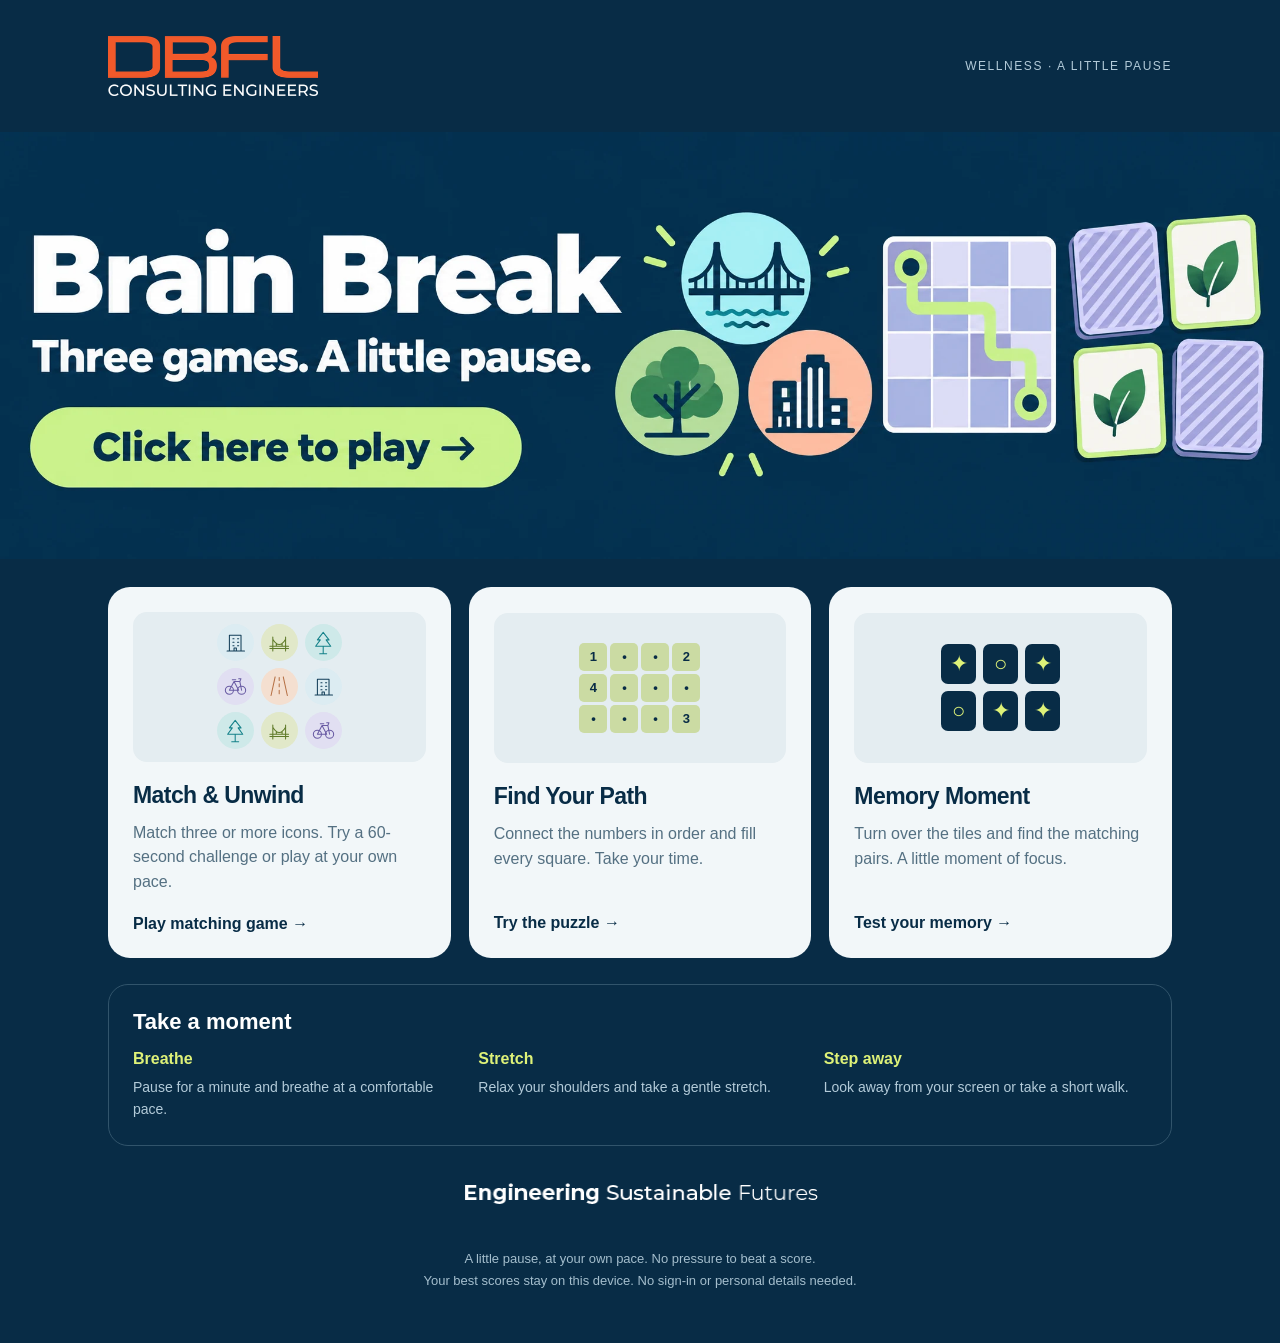
==== commit f4685a4c: "Replace plain header block with full-width Brain Break artwork" ====
--- a/index.html
+++ b/index.html
@@ -2,8 +2,12 @@
 
 .dbfl-logo{width:210px;height:auto;display:block}.esf-slogan{width:min(355px,85%);height:auto;display:block;margin:36px auto 20px}@media(max-width:720px){.dbfl-logo{width:150px}.brand{gap:24px}.brand span{max-width:115px;text-align:right;line-height:1.6}}
 
-.hero{width:100vw;margin-left:calc(50% - 50vw);padding:45px max(28px,calc((100vw - 1064px)/2)) 40px;background:#10364d;margin-bottom:28px}.hero-play{display:inline-block;text-decoration:none;margin-top:10px}.result-note{font-size:13px;color:var(--muted)}@media(max-width:720px){.hero{padding:32px 22px 30px}}
-</style></head><body><main class="shell"><div class="brand"><img class="dbfl-logo" src="[data-uri]" alt="DBFL Consulting Engineers" width="210" height="60"><span>WELLNESS · A LITTLE PAUSE</span></div><section id="home"><header class="hero"><span class="eyebrow">Make a little space for yourself</span><h1>Brain Break.</h1><p>Take a little break. Try a quick puzzle, challenge your memory or make a few connections.</p><a class="primary hero-play" href="#challenges">Click here to play →</a></header><div class="cards" id="challenges"><button type="button" class="card" data-game="match"><div class="art" id="match-art" aria-hidden="true"></div><h2>Match &amp; Unwind</h2><p>Match three or more icons. Try a 60-second challenge or play at your own pace.</p><span class="cta">Play matching game →</span></button><button type="button" class="card" data-game="path"><div class="art" aria-hidden="true"><div class="mini-path"><span>1</span><span>•</span><span>•</span><span>2</span><span>4</span><span>•</span><span>•</span><span>•</span><span>•</span><span>•</span><span>•</span><span>3</span></div></div><h2>Find Your Path</h2><p>Connect the numbers in order and fill every square. Take your time.</p><span class="cta">Try the puzzle →</span></button><button type="button" class="card" data-game="memory"><div class="art" aria-hidden="true"><div class="mini-memory"><span>✦</span><span>○</span><span>✦</span><span>○</span><span>✦</span><span>✦</span></div></div><h2>Memory Moment</h2><p>Turn over the tiles and find the matching pairs. A little moment of focus.</p><span class="cta">Test your memory →</span></button></div><aside class="wellness"><h2>Take a moment</h2><div class="wellness-grid"><div><strong>Breathe</strong><p>Pause for a minute and breathe at a comfortable pace.</p></div><div><strong>Stretch</strong><p>Relax your shoulders and take a gentle stretch.</p></div><div><strong>Step away</strong><p>Look away from your screen or take a short walk.</p></div></div></aside></section><section id="game" class="game" hidden tabindex="-1" aria-labelledby="title"><div class="game-head"><div><span id="tag" class="eyebrow"></span><h2 id="title"></h2></div><button type="button" class="quiet" id="back">← All games</button></div><p class="instructions" id="instructions"></p><div class="controls" id="settings"></div><div class="stats" id="stats"></div><div class="game-actions"><button type="button" class="primary" id="start">Start →</button><button type="button" class="quiet" id="restart">Start again</button><button type="button" class="quiet" id="undo">Undo</button><button type="button" class="quiet" id="hint">Hint</button><button type="button" class="quiet" id="copy-result" hidden>Copy my result</button></div><div id="board" class="board" aria-label="Game board"></div><p class="status" id="status" role="status"></p><div class="result" id="result" role="status" hidden></div></section><footer class="footer"><img class="esf-slogan" src="[data-uri]" alt="Engineering Sustainable Futures" width="355" height="20"><br>A little pause, at your own pace. No pressure to beat a score.<br>Your best scores stay on this device. No sign-in or personal details needed.</footer></main><script>(function(root){
+.hero{width:100%;margin:24px 0 28px;padding:0;background:var(--navy)}.hero-play{display:inline-block;text-decoration:none;margin-top:10px}.result-note{font-size:13px;color:var(--muted)}
+
+.submit-result{display:inline-block;text-decoration:none;margin:12px 0 6px}.result .result-note{font-size:12px;margin-top:10px}
+
+.brand{min-height:76px;padding-bottom:8px}.hero-banner{display:block;width:100vw;margin-left:calc(50% - 50vw)}.hero-banner img{display:block;width:100%;height:auto;margin:auto}.sr-only{position:absolute;width:1px;height:1px;padding:0;margin:-1px;overflow:hidden;clip:rect(0,0,0,0);white-space:nowrap;border:0}@media(max-width:720px){.brand{min-height:60px}.hero{margin-top:18px}}
+</style></head><body><main class="shell"><div class="brand"><img class="dbfl-logo" src="[data-uri]" alt="DBFL Consulting Engineers" width="210" height="60"><span>WELLNESS · A LITTLE PAUSE</span></div><section id="home"><header class="hero"><h1 class="sr-only">Brain Break</h1><a class="hero-banner" href="#challenges" aria-label="Brain Break — click here to choose a game"><img src="[data-uri]" width="2048" height="683" alt="Brain Break. Three games. A little pause. Click here to play."></a></header><div class="cards" id="challenges"><button type="button" class="card" data-game="match"><div class="art" id="match-art" aria-hidden="true"></div><h2>Match &amp; Unwind</h2><p>Match three or more icons. Try a 60-second challenge or play at your own pace.</p><span class="cta">Play matching game →</span></button><button type="button" class="card" data-game="path"><div class="art" aria-hidden="true"><div class="mini-path"><span>1</span><span>•</span><span>•</span><span>2</span><span>4</span><span>•</span><span>•</span><span>•</span><span>•</span><span>•</span><span>•</span><span>3</span></div></div><h2>Find Your Path</h2><p>Connect the numbers in order and fill every square. Take your time.</p><span class="cta">Try the puzzle →</span></button><button type="button" class="card" data-game="memory"><div class="art" aria-hidden="true"><div class="mini-memory"><span>✦</span><span>○</span><span>✦</span><span>○</span><span>✦</span><span>✦</span></div></div><h2>Memory Moment</h2><p>Turn over the tiles and find the matching pairs. A little moment of focus.</p><span class="cta">Test your memory →</span></button></div><aside class="wellness"><h2>Take a moment</h2><div class="wellness-grid"><div><strong>Breathe</strong><p>Pause for a minute and breathe at a comfortable pace.</p></div><div><strong>Stretch</strong><p>Relax your shoulders and take a gentle stretch.</p></div><div><strong>Step away</strong><p>Look away from your screen or take a short walk.</p></div></div></aside></section><section id="game" class="game" hidden tabindex="-1" aria-labelledby="title"><div class="game-head"><div><span id="tag" class="eyebrow"></span><h2 id="title"></h2></div><button type="button" class="quiet" id="back">← All games</button></div><p class="instructions" id="instructions"></p><div class="controls" id="settings"></div><div class="stats" id="stats"></div><div class="game-actions"><button type="button" class="primary" id="start">Start →</button><button type="button" class="quiet" id="restart">Start again</button><button type="button" class="quiet" id="undo">Undo</button><button type="button" class="quiet" id="hint">Hint</button><button type="button" class="quiet" id="copy-result" hidden>Copy my result</button></div><div id="board" class="board" aria-label="Game board"></div><p class="status" id="status" role="status"></p><div class="result" id="result" role="status" hidden></div></section><footer class="footer"><img class="esf-slogan" src="[data-uri]" alt="Engineering Sustainable Futures" width="355" height="20"><br>A little pause, at your own pace. No pressure to beat a score.<br>Your best scores stay on this device. No sign-in or personal details needed.</footer></main><script>(function(root){
  'use strict';
  const adjacent=(a,b,cols)=>Math.abs(a%cols-b%cols)+Math.abs(Math.floor(a/cols)-Math.floor(b/cols))===1;
  function matches(board,cols=5){const found=new Set();for(let i=0;i<board.length;i++){if(board[i]<0)continue;for(const stride of [1,cols]){const run=[i];for(let j=i+stride;j<board.length&&board[j]===board[i]&&(stride!==1||Math.floor(j/cols)===Math.floor(i/cols));j+=stride)run.push(j);if(run.length>=3)run.forEach(x=>found.add(x));}}return [...found];}
@@ -58,7 +62,10 @@
 function best(key,value,lower=false){try{const previous=Number(localStorage.getItem('dbfl-brain-'+key));if(value!==undefined&&(!previous||(lower?value<previous:value>previous)))localStorage.setItem('dbfl-brain-'+key,value);return Number(localStorage.getItem('dbfl-brain-'+key))||0;}catch{return 0;}}
 const clock=n=>Math.floor(n/60)+':'+String(n%60).padStart(2,'0');
 function stop(){generation++;clearInterval(timer);timer=null;/* stale async work exits via generation guards */}
-function result(title,body){$('result').hidden=false;$('result').innerHTML='<h3>'+title+'</h3><p>'+body+'</p>';}
+const STAFF_FORM={base:'https://forms.cloud.microsoft/Pages/ResponsePage.aspx',id:'mSallT3qWUWXZvLfMNgv_Ln5PN6fMDlBvW5N96mjjdFUMUFVUFVTN1FXVUdCWVc1RENGNkNLWEpZMC4u',game:'r985b42f02f2346fb8fcd60ceab6b4239',result:'ra2224f901e41421481d7f9d5d74938bb',level:'r22ee45759b404c7193a9eeb3d5715212',hints:'r999fda2715214b6892af66af4fac547c'};
+function staffFormUrl(r){const url=new URL(STAFF_FORM.base);url.searchParams.set('id',STAFF_FORM.id);url.searchParams.set(STAFF_FORM.game,JSON.stringify(r.game));url.searchParams.set(STAFF_FORM.result,String(r.result));url.searchParams.set(STAFF_FORM.level,JSON.stringify(r.level.replace(/ x /g,'×')));url.searchParams.set(STAFF_FORM.hints,JSON.stringify(r.hints>0?'Yes':'No'));return url.toString();}
+function result(title,body){const host=$('result');host.hidden=false;host.innerHTML='<h3>'+title+'</h3><p>'+body+'</p>';if(completedResult?.eligible&&completedResult.result>0){const link=document.createElement('a');link.className='primary submit-result';link.textContent='Submit to staff leaderboard →';link.href=staffFormUrl(completedResult);link.target='_blank';link.rel='noopener noreferrer';host.append(link);const note=document.createElement('p');note.className='result-note';note.textContent='Your result is pre-filled. Sign in with your DBFL account if prompted, then submit the Form.';host.append(note);}else if(completedResult){const note=document.createElement('p');note.className='result-note';note.textContent=completedResult.hints>0?'Practice result: complete a puzzle without hints to enter the leaderboard.':'Earn some points to enter the leaderboard.';host.append(note);}}
+
 function status(text){$('status').textContent=text;}
 function stats(a,b,c){$('stats').innerHTML=[a,b,c].map(([label,value])=>'<div class="stat"><span>'+label+'</span><strong>'+value+'</strong></div>').join('');}
 function game(which){completedResult=null;$('copy-result').hidden=true;stop();mode=which;$('home').hidden=true;$('game').hidden=false;$('result').hidden=true;$('hint').hidden=which!=='path';$('undo').hidden=which!=='path';$('restart').textContent='Start again';$('board').className='board';
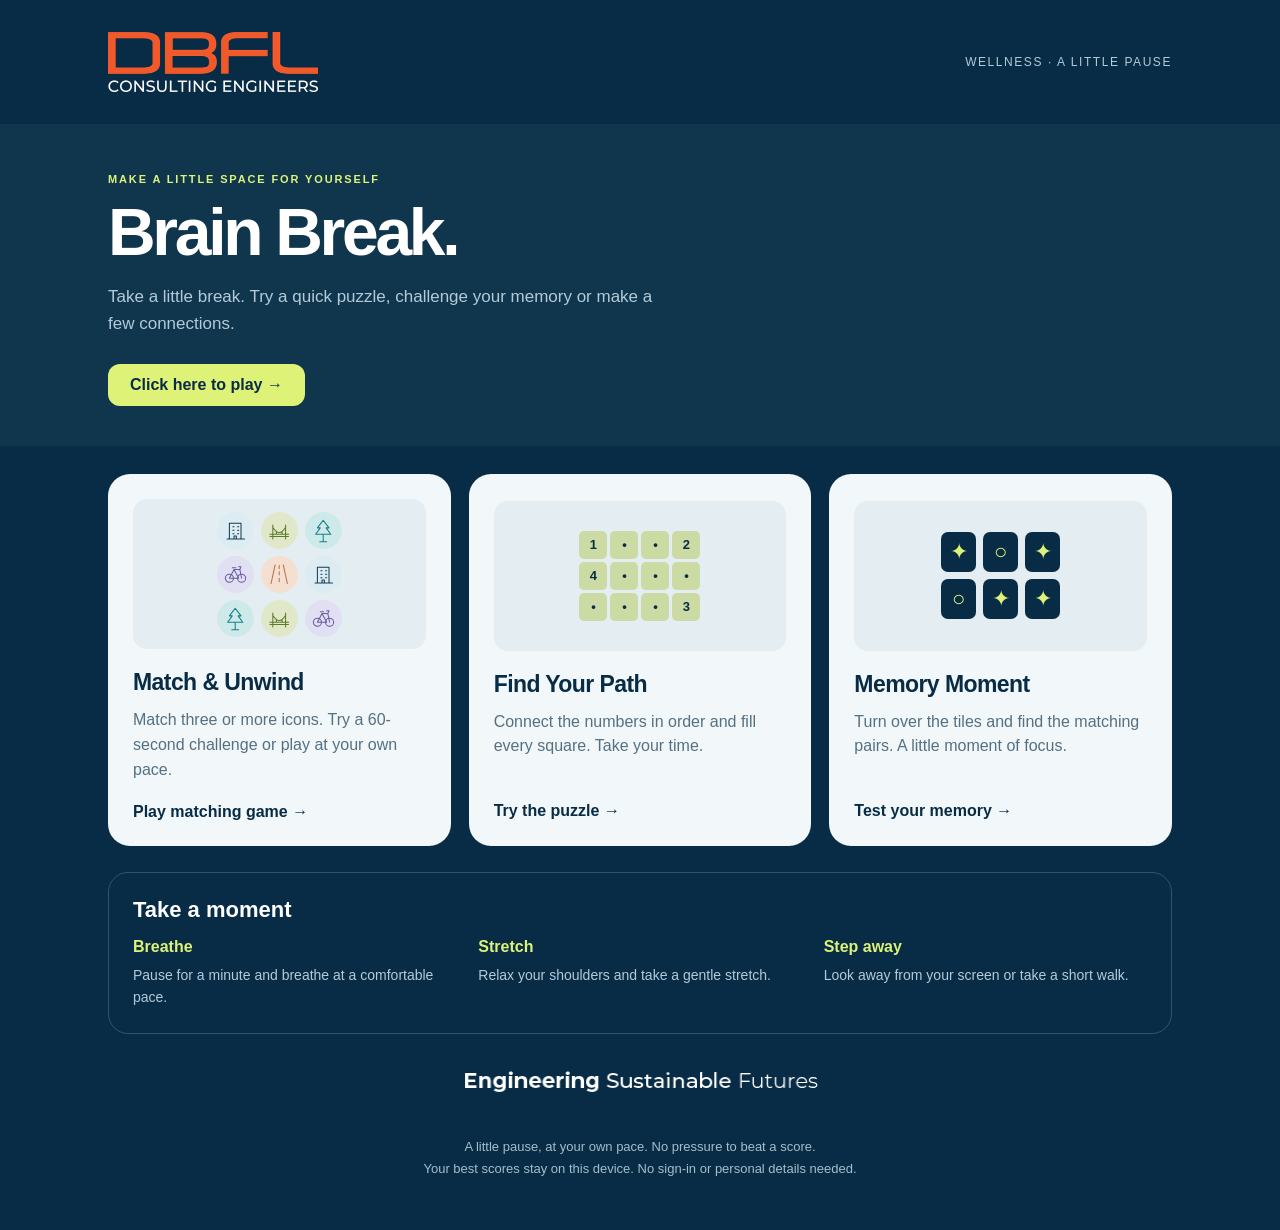
==== commit 5f6d8413: "Restore original text header and add space below DBFL logo" ====
--- a/index.html
+++ b/index.html
@@ -2,12 +2,12 @@
 
 .dbfl-logo{width:210px;height:auto;display:block}.esf-slogan{width:min(355px,85%);height:auto;display:block;margin:36px auto 20px}@media(max-width:720px){.dbfl-logo{width:150px}.brand{gap:24px}.brand span{max-width:115px;text-align:right;line-height:1.6}}
 
-.hero{width:100%;margin:24px 0 28px;padding:0;background:var(--navy)}.hero-play{display:inline-block;text-decoration:none;margin-top:10px}.result-note{font-size:13px;color:var(--muted)}
+.hero{width:100vw;margin-left:calc(50% - 50vw);padding:45px max(28px,calc((100vw - 1064px)/2)) 40px;background:#10364d;margin-bottom:28px}.hero-play{display:inline-block;text-decoration:none;margin-top:10px}.result-note{font-size:13px;color:var(--muted)}@media(max-width:720px){.hero{padding:32px 22px 30px}}
 
 .submit-result{display:inline-block;text-decoration:none;margin:12px 0 6px}.result .result-note{font-size:12px;margin-top:10px}
 
-.brand{min-height:76px;padding-bottom:8px}.hero-banner{display:block;width:100vw;margin-left:calc(50% - 50vw)}.hero-banner img{display:block;width:100%;height:auto;margin:auto}.sr-only{position:absolute;width:1px;height:1px;padding:0;margin:-1px;overflow:hidden;clip:rect(0,0,0,0);white-space:nowrap;border:0}@media(max-width:720px){.brand{min-height:60px}.hero{margin-top:18px}}
-</style></head><body><main class="shell"><div class="brand"><img class="dbfl-logo" src="[data-uri]" alt="DBFL Consulting Engineers" width="210" height="60"><span>WELLNESS · A LITTLE PAUSE</span></div><section id="home"><header class="hero"><h1 class="sr-only">Brain Break</h1><a class="hero-banner" href="#challenges" aria-label="Brain Break — click here to choose a game"><img src="[data-uri]" width="2048" height="683" alt="Brain Break. Three games. A little pause. Click here to play."></a></header><div class="cards" id="challenges"><button type="button" class="card" data-game="match"><div class="art" id="match-art" aria-hidden="true"></div><h2>Match &amp; Unwind</h2><p>Match three or more icons. Try a 60-second challenge or play at your own pace.</p><span class="cta">Play matching game →</span></button><button type="button" class="card" data-game="path"><div class="art" aria-hidden="true"><div class="mini-path"><span>1</span><span>•</span><span>•</span><span>2</span><span>4</span><span>•</span><span>•</span><span>•</span><span>•</span><span>•</span><span>•</span><span>3</span></div></div><h2>Find Your Path</h2><p>Connect the numbers in order and fill every square. Take your time.</p><span class="cta">Try the puzzle →</span></button><button type="button" class="card" data-game="memory"><div class="art" aria-hidden="true"><div class="mini-memory"><span>✦</span><span>○</span><span>✦</span><span>○</span><span>✦</span><span>✦</span></div></div><h2>Memory Moment</h2><p>Turn over the tiles and find the matching pairs. A little moment of focus.</p><span class="cta">Test your memory →</span></button></div><aside class="wellness"><h2>Take a moment</h2><div class="wellness-grid"><div><strong>Breathe</strong><p>Pause for a minute and breathe at a comfortable pace.</p></div><div><strong>Stretch</strong><p>Relax your shoulders and take a gentle stretch.</p></div><div><strong>Step away</strong><p>Look away from your screen or take a short walk.</p></div></div></aside></section><section id="game" class="game" hidden tabindex="-1" aria-labelledby="title"><div class="game-head"><div><span id="tag" class="eyebrow"></span><h2 id="title"></h2></div><button type="button" class="quiet" id="back">← All games</button></div><p class="instructions" id="instructions"></p><div class="controls" id="settings"></div><div class="stats" id="stats"></div><div class="game-actions"><button type="button" class="primary" id="start">Start →</button><button type="button" class="quiet" id="restart">Start again</button><button type="button" class="quiet" id="undo">Undo</button><button type="button" class="quiet" id="hint">Hint</button><button type="button" class="quiet" id="copy-result" hidden>Copy my result</button></div><div id="board" class="board" aria-label="Game board"></div><p class="status" id="status" role="status"></p><div class="result" id="result" role="status" hidden></div></section><footer class="footer"><img class="esf-slogan" src="[data-uri]" alt="Engineering Sustainable Futures" width="355" height="20"><br>A little pause, at your own pace. No pressure to beat a score.<br>Your best scores stay on this device. No sign-in or personal details needed.</footer></main><script>(function(root){
+.brand{padding-bottom:32px;min-height:92px}@media(max-width:720px){.brand{padding-bottom:26px;min-height:70px}}
+</style></head><body><main class="shell"><div class="brand"><img class="dbfl-logo" src="[data-uri]" alt="DBFL Consulting Engineers" width="210" height="60"><span>WELLNESS · A LITTLE PAUSE</span></div><section id="home"><header class="hero"><span class="eyebrow">Make a little space for yourself</span><h1>Brain Break.</h1><p>Take a little break. Try a quick puzzle, challenge your memory or make a few connections.</p><a class="primary hero-play" href="#challenges">Click here to play →</a></header><div class="cards" id="challenges"><button type="button" class="card" data-game="match"><div class="art" id="match-art" aria-hidden="true"></div><h2>Match &amp; Unwind</h2><p>Match three or more icons. Try a 60-second challenge or play at your own pace.</p><span class="cta">Play matching game →</span></button><button type="button" class="card" data-game="path"><div class="art" aria-hidden="true"><div class="mini-path"><span>1</span><span>•</span><span>•</span><span>2</span><span>4</span><span>•</span><span>•</span><span>•</span><span>•</span><span>•</span><span>•</span><span>3</span></div></div><h2>Find Your Path</h2><p>Connect the numbers in order and fill every square. Take your time.</p><span class="cta">Try the puzzle →</span></button><button type="button" class="card" data-game="memory"><div class="art" aria-hidden="true"><div class="mini-memory"><span>✦</span><span>○</span><span>✦</span><span>○</span><span>✦</span><span>✦</span></div></div><h2>Memory Moment</h2><p>Turn over the tiles and find the matching pairs. A little moment of focus.</p><span class="cta">Test your memory →</span></button></div><aside class="wellness"><h2>Take a moment</h2><div class="wellness-grid"><div><strong>Breathe</strong><p>Pause for a minute and breathe at a comfortable pace.</p></div><div><strong>Stretch</strong><p>Relax your shoulders and take a gentle stretch.</p></div><div><strong>Step away</strong><p>Look away from your screen or take a short walk.</p></div></div></aside></section><section id="game" class="game" hidden tabindex="-1" aria-labelledby="title"><div class="game-head"><div><span id="tag" class="eyebrow"></span><h2 id="title"></h2></div><button type="button" class="quiet" id="back">← All games</button></div><p class="instructions" id="instructions"></p><div class="controls" id="settings"></div><div class="stats" id="stats"></div><div class="game-actions"><button type="button" class="primary" id="start">Start →</button><button type="button" class="quiet" id="restart">Start again</button><button type="button" class="quiet" id="undo">Undo</button><button type="button" class="quiet" id="hint">Hint</button><button type="button" class="quiet" id="copy-result" hidden>Copy my result</button></div><div id="board" class="board" aria-label="Game board"></div><p class="status" id="status" role="status"></p><div class="result" id="result" role="status" hidden></div></section><footer class="footer"><img class="esf-slogan" src="[data-uri]" alt="Engineering Sustainable Futures" width="355" height="20"><br>A little pause, at your own pace. No pressure to beat a score.<br>Your best scores stay on this device. No sign-in or personal details needed.</footer></main><script>(function(root){
  'use strict';
  const adjacent=(a,b,cols)=>Math.abs(a%cols-b%cols)+Math.abs(Math.floor(a/cols)-Math.floor(b/cols))===1;
  function matches(board,cols=5){const found=new Set();for(let i=0;i<board.length;i++){if(board[i]<0)continue;for(const stride of [1,cols]){const run=[i];for(let j=i+stride;j<board.length&&board[j]===board[i]&&(stride!==1||Math.floor(j/cols)===Math.floor(i/cols));j+=stride)run.push(j);if(run.length>=3)run.forEach(x=>found.add(x));}}return [...found];}
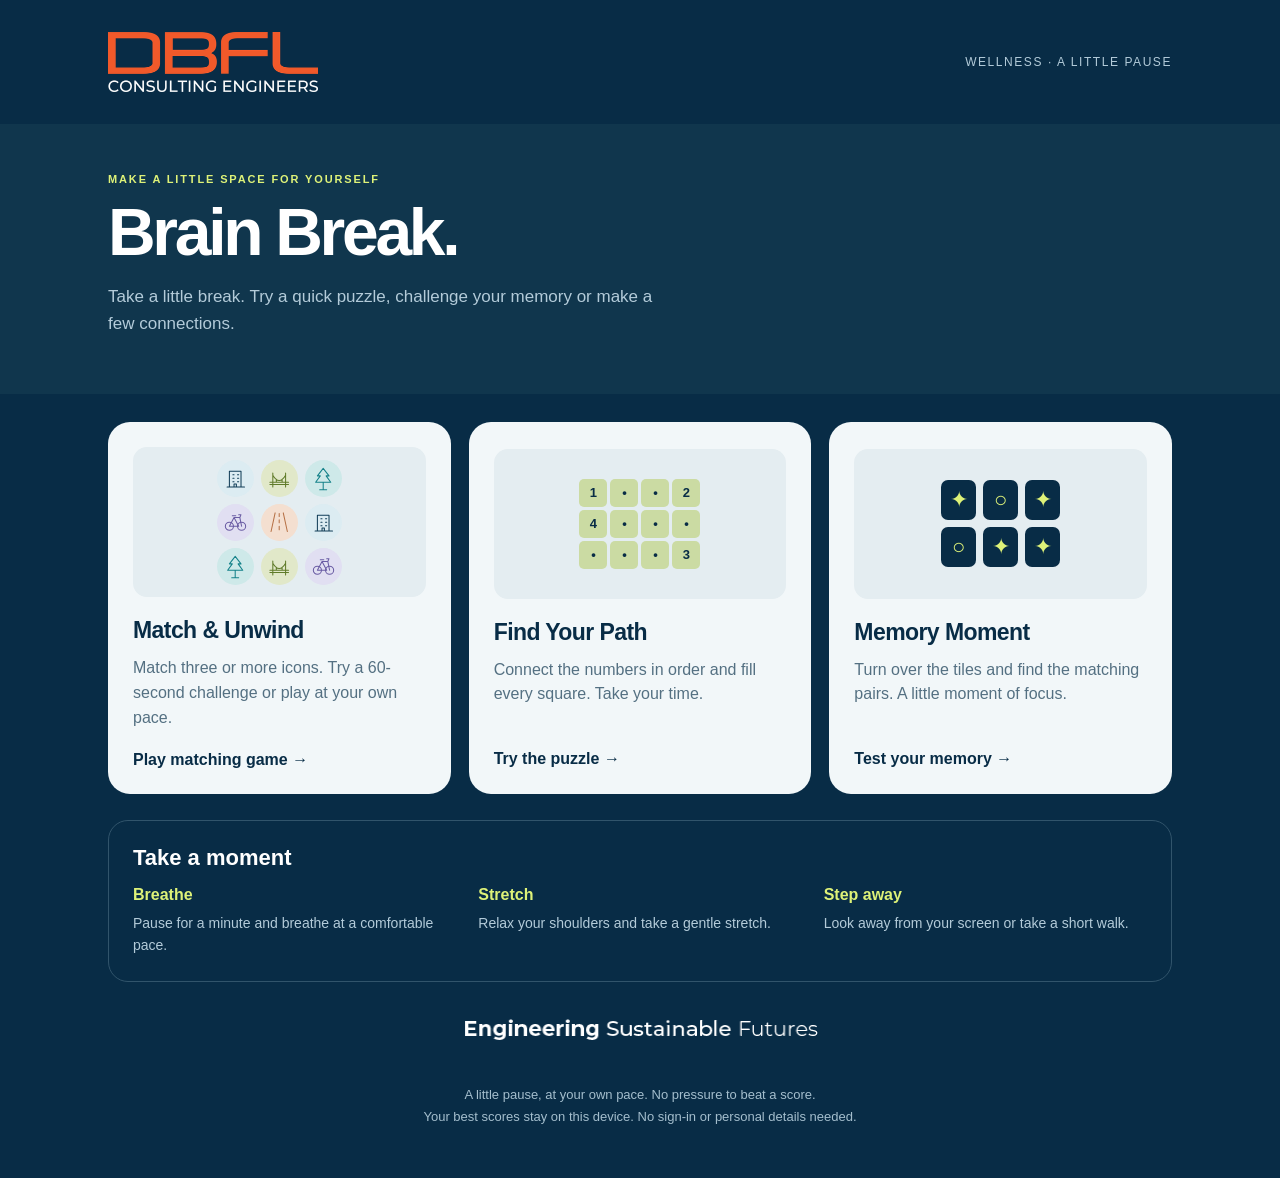
==== commit 810a90e9: "Remove redundant click-to-play button from game hub" ====
--- a/index.html
+++ b/index.html
@@ -7,7 +7,7 @@
 .submit-result{display:inline-block;text-decoration:none;margin:12px 0 6px}.result .result-note{font-size:12px;margin-top:10px}
 
 .brand{padding-bottom:32px;min-height:92px}@media(max-width:720px){.brand{padding-bottom:26px;min-height:70px}}
-</style></head><body><main class="shell"><div class="brand"><img class="dbfl-logo" src="[data-uri]" alt="DBFL Consulting Engineers" width="210" height="60"><span>WELLNESS · A LITTLE PAUSE</span></div><section id="home"><header class="hero"><span class="eyebrow">Make a little space for yourself</span><h1>Brain Break.</h1><p>Take a little break. Try a quick puzzle, challenge your memory or make a few connections.</p><a class="primary hero-play" href="#challenges">Click here to play →</a></header><div class="cards" id="challenges"><button type="button" class="card" data-game="match"><div class="art" id="match-art" aria-hidden="true"></div><h2>Match &amp; Unwind</h2><p>Match three or more icons. Try a 60-second challenge or play at your own pace.</p><span class="cta">Play matching game →</span></button><button type="button" class="card" data-game="path"><div class="art" aria-hidden="true"><div class="mini-path"><span>1</span><span>•</span><span>•</span><span>2</span><span>4</span><span>•</span><span>•</span><span>•</span><span>•</span><span>•</span><span>•</span><span>3</span></div></div><h2>Find Your Path</h2><p>Connect the numbers in order and fill every square. Take your time.</p><span class="cta">Try the puzzle →</span></button><button type="button" class="card" data-game="memory"><div class="art" aria-hidden="true"><div class="mini-memory"><span>✦</span><span>○</span><span>✦</span><span>○</span><span>✦</span><span>✦</span></div></div><h2>Memory Moment</h2><p>Turn over the tiles and find the matching pairs. A little moment of focus.</p><span class="cta">Test your memory →</span></button></div><aside class="wellness"><h2>Take a moment</h2><div class="wellness-grid"><div><strong>Breathe</strong><p>Pause for a minute and breathe at a comfortable pace.</p></div><div><strong>Stretch</strong><p>Relax your shoulders and take a gentle stretch.</p></div><div><strong>Step away</strong><p>Look away from your screen or take a short walk.</p></div></div></aside></section><section id="game" class="game" hidden tabindex="-1" aria-labelledby="title"><div class="game-head"><div><span id="tag" class="eyebrow"></span><h2 id="title"></h2></div><button type="button" class="quiet" id="back">← All games</button></div><p class="instructions" id="instructions"></p><div class="controls" id="settings"></div><div class="stats" id="stats"></div><div class="game-actions"><button type="button" class="primary" id="start">Start →</button><button type="button" class="quiet" id="restart">Start again</button><button type="button" class="quiet" id="undo">Undo</button><button type="button" class="quiet" id="hint">Hint</button><button type="button" class="quiet" id="copy-result" hidden>Copy my result</button></div><div id="board" class="board" aria-label="Game board"></div><p class="status" id="status" role="status"></p><div class="result" id="result" role="status" hidden></div></section><footer class="footer"><img class="esf-slogan" src="[data-uri]" alt="Engineering Sustainable Futures" width="355" height="20"><br>A little pause, at your own pace. No pressure to beat a score.<br>Your best scores stay on this device. No sign-in or personal details needed.</footer></main><script>(function(root){
+</style></head><body><main class="shell"><div class="brand"><img class="dbfl-logo" src="[data-uri]" alt="DBFL Consulting Engineers" width="210" height="60"><span>WELLNESS · A LITTLE PAUSE</span></div><section id="home"><header class="hero"><span class="eyebrow">Make a little space for yourself</span><h1>Brain Break.</h1><p>Take a little break. Try a quick puzzle, challenge your memory or make a few connections.</p></header><div class="cards" id="challenges"><button type="button" class="card" data-game="match"><div class="art" id="match-art" aria-hidden="true"></div><h2>Match &amp; Unwind</h2><p>Match three or more icons. Try a 60-second challenge or play at your own pace.</p><span class="cta">Play matching game →</span></button><button type="button" class="card" data-game="path"><div class="art" aria-hidden="true"><div class="mini-path"><span>1</span><span>•</span><span>•</span><span>2</span><span>4</span><span>•</span><span>•</span><span>•</span><span>•</span><span>•</span><span>•</span><span>3</span></div></div><h2>Find Your Path</h2><p>Connect the numbers in order and fill every square. Take your time.</p><span class="cta">Try the puzzle →</span></button><button type="button" class="card" data-game="memory"><div class="art" aria-hidden="true"><div class="mini-memory"><span>✦</span><span>○</span><span>✦</span><span>○</span><span>✦</span><span>✦</span></div></div><h2>Memory Moment</h2><p>Turn over the tiles and find the matching pairs. A little moment of focus.</p><span class="cta">Test your memory →</span></button></div><aside class="wellness"><h2>Take a moment</h2><div class="wellness-grid"><div><strong>Breathe</strong><p>Pause for a minute and breathe at a comfortable pace.</p></div><div><strong>Stretch</strong><p>Relax your shoulders and take a gentle stretch.</p></div><div><strong>Step away</strong><p>Look away from your screen or take a short walk.</p></div></div></aside></section><section id="game" class="game" hidden tabindex="-1" aria-labelledby="title"><div class="game-head"><div><span id="tag" class="eyebrow"></span><h2 id="title"></h2></div><button type="button" class="quiet" id="back">← All games</button></div><p class="instructions" id="instructions"></p><div class="controls" id="settings"></div><div class="stats" id="stats"></div><div class="game-actions"><button type="button" class="primary" id="start">Start →</button><button type="button" class="quiet" id="restart">Start again</button><button type="button" class="quiet" id="undo">Undo</button><button type="button" class="quiet" id="hint">Hint</button><button type="button" class="quiet" id="copy-result" hidden>Copy my result</button></div><div id="board" class="board" aria-label="Game board"></div><p class="status" id="status" role="status"></p><div class="result" id="result" role="status" hidden></div></section><footer class="footer"><img class="esf-slogan" src="[data-uri]" alt="Engineering Sustainable Futures" width="355" height="20"><br>A little pause, at your own pace. No pressure to beat a score.<br>Your best scores stay on this device. No sign-in or personal details needed.</footer></main><script>(function(root){
  'use strict';
  const adjacent=(a,b,cols)=>Math.abs(a%cols-b%cols)+Math.abs(Math.floor(a/cols)-Math.floor(b/cols))===1;
  function matches(board,cols=5){const found=new Set();for(let i=0;i<board.length;i++){if(board[i]<0)continue;for(const stride of [1,cols]){const run=[i];for(let j=i+stride;j<board.length&&board[j]===board[i]&&(stride!==1||Math.floor(j/cols)===Math.floor(i/cols));j+=stride)run.push(j);if(run.length>=3)run.forEach(x=>found.add(x));}}return [...found];}
